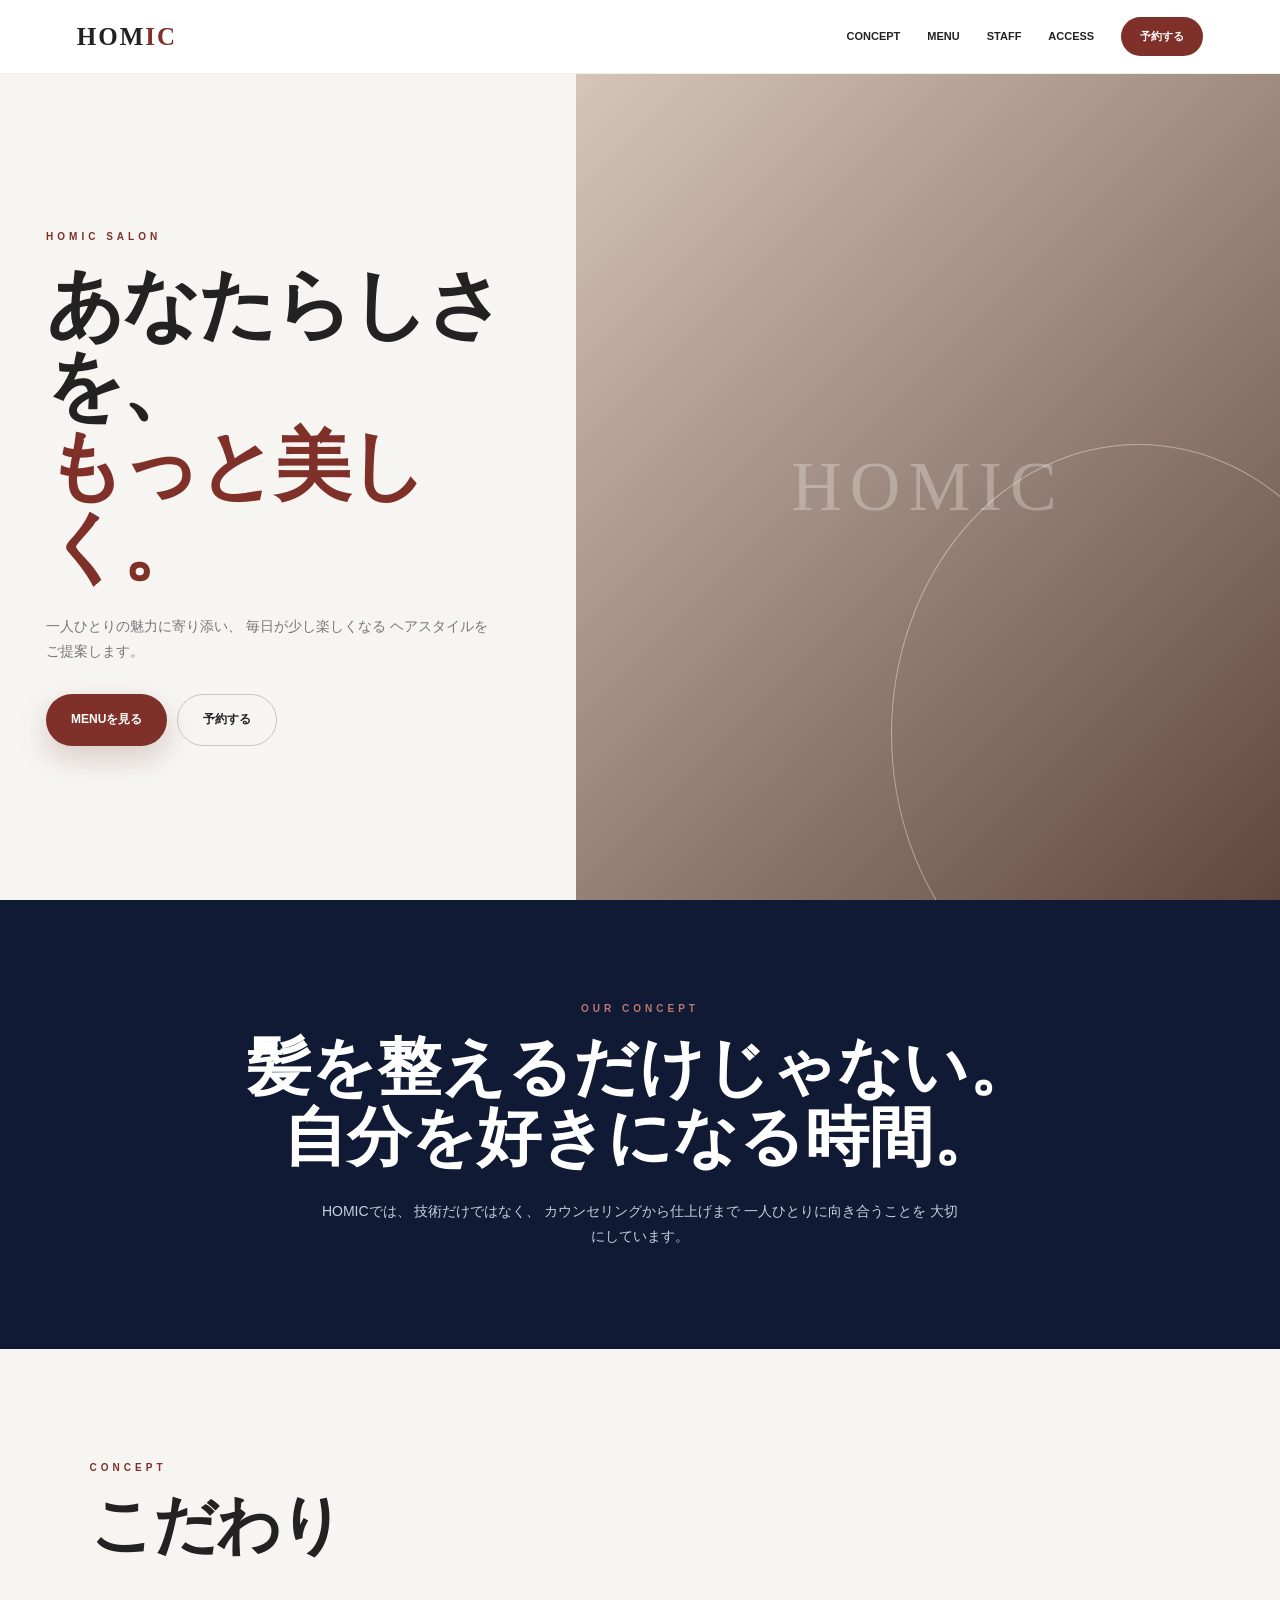
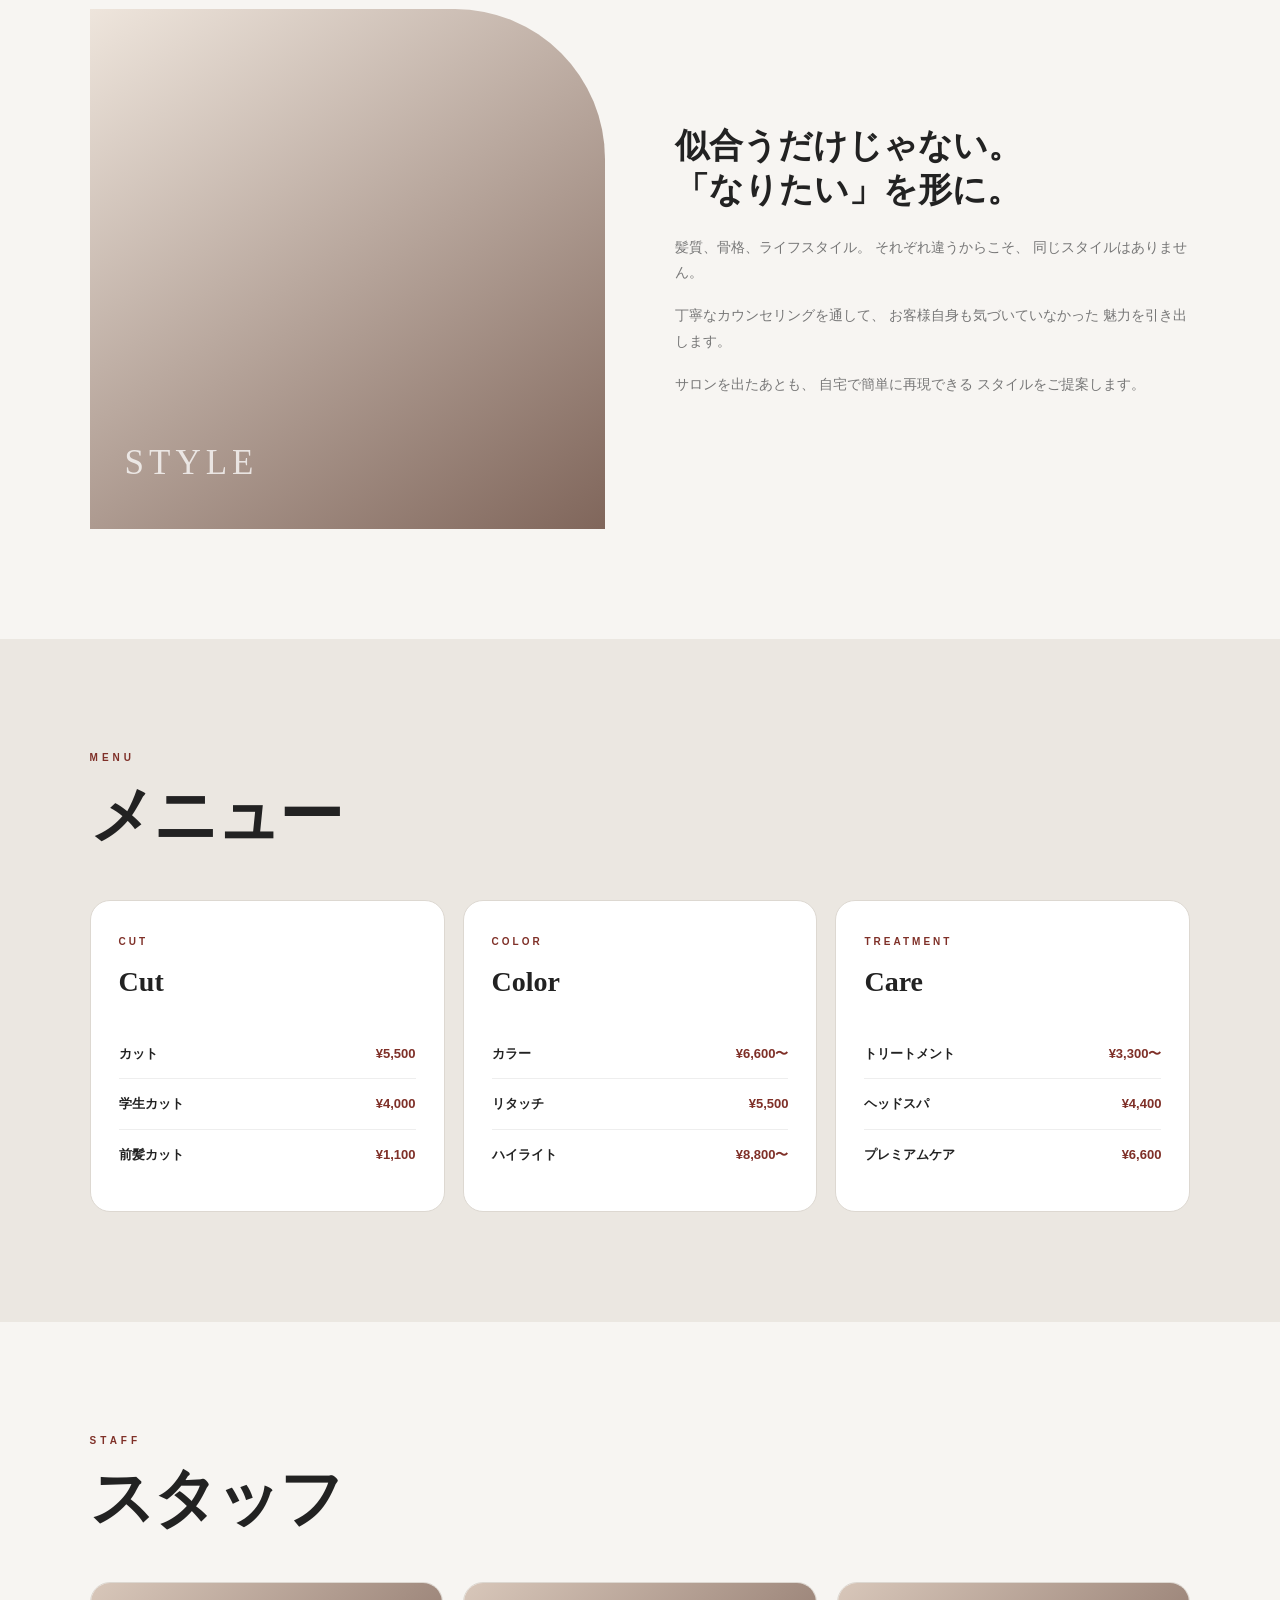
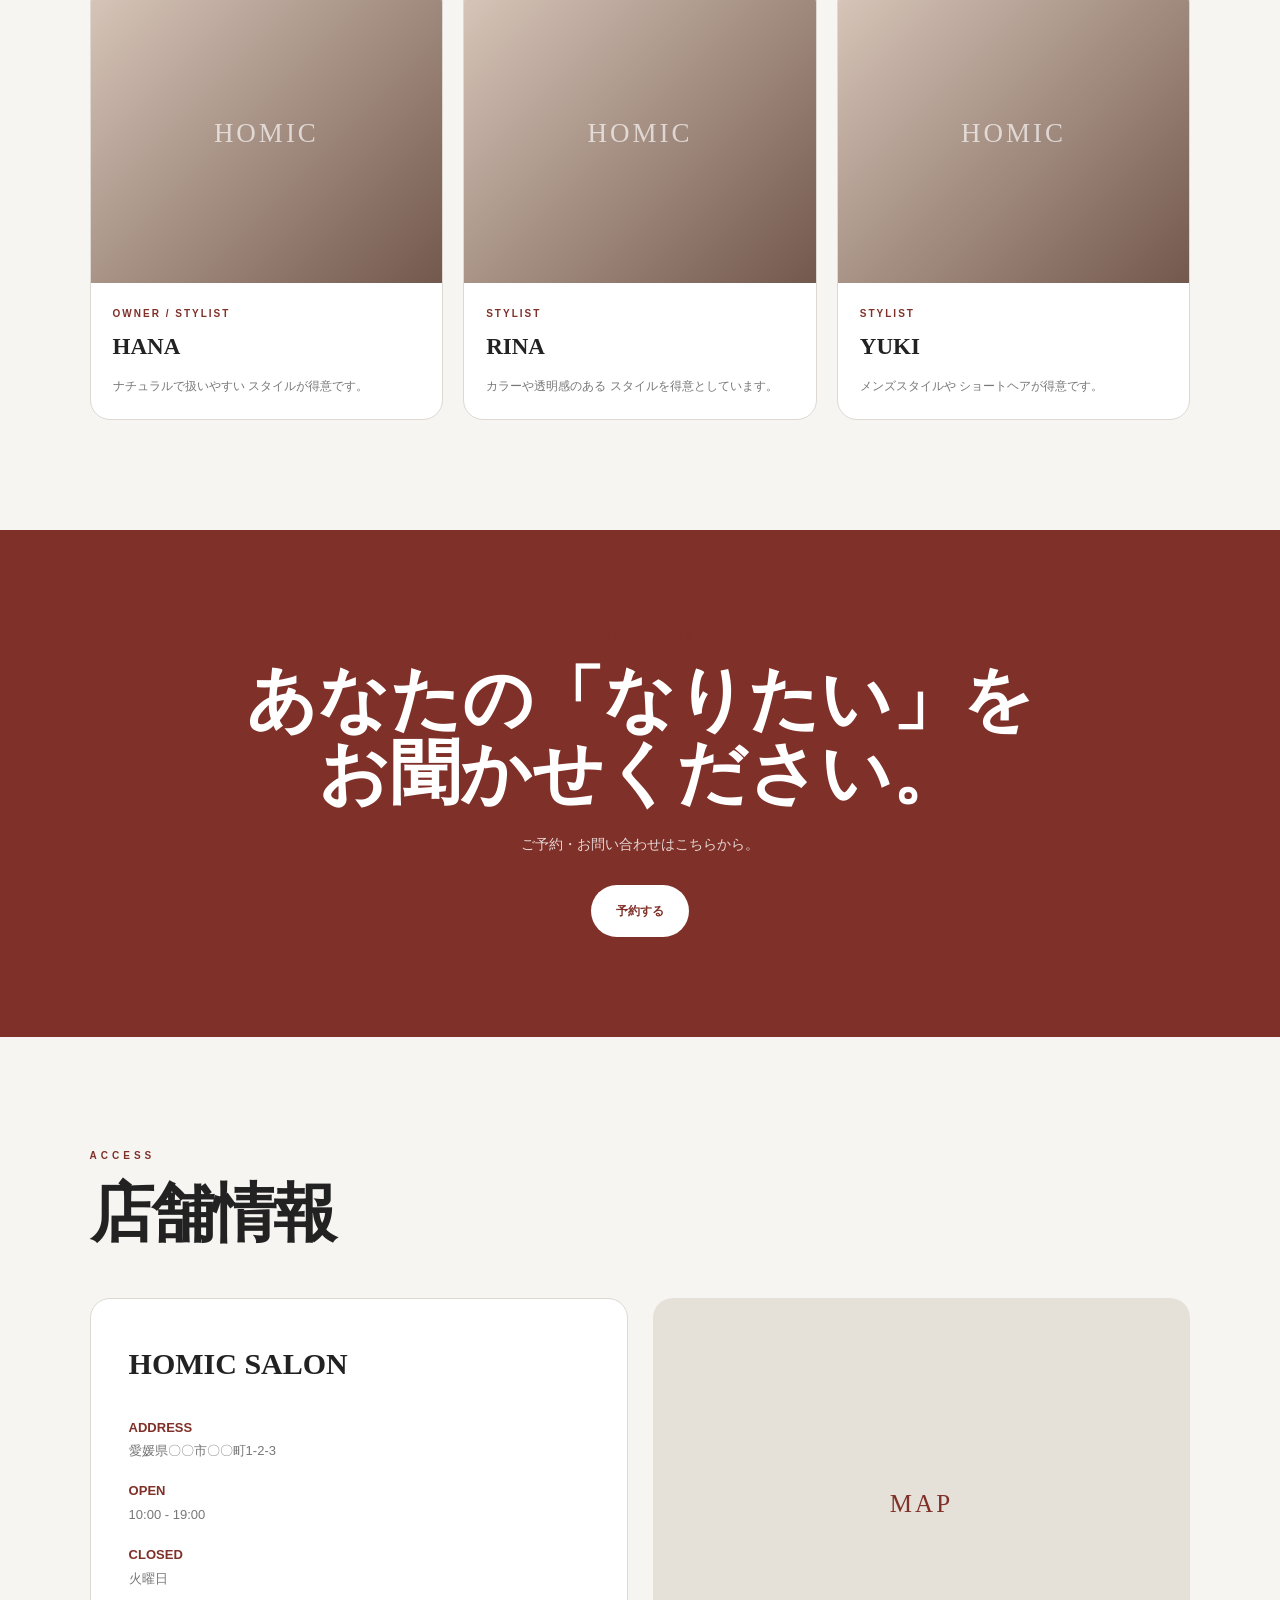
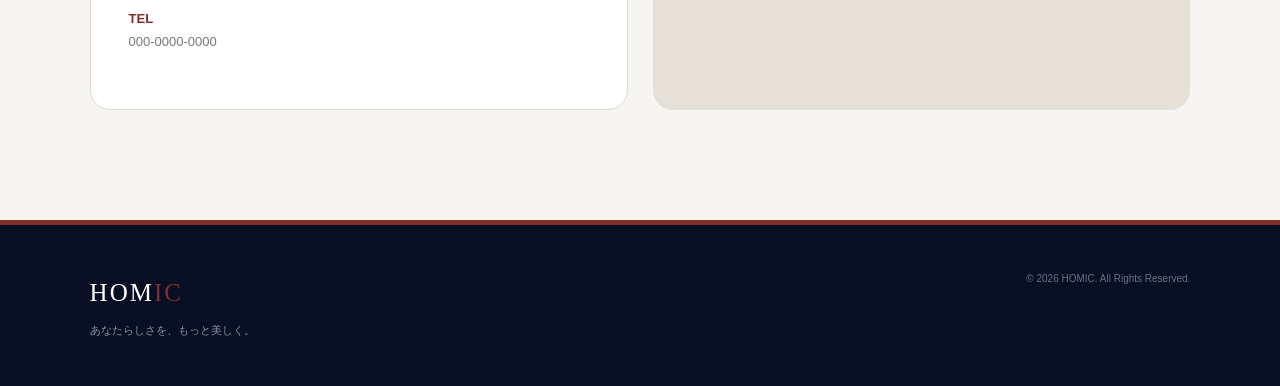
==== salon.html @ 79f9b2d7 "Create salon.html" ====
<!DOCTYPE html>
<html lang="ja">
<head>
<meta charset="UTF-8">
<meta name="viewport" content="width=device-width, initial-scale=1.0">

<title>HOMIC SALON</title>

<meta name="description"
content="HOMICが提案する美容・サロン向けホームページのサンプルです。">

<style>

/* =====================================================
   HOMIC SALON TEMPLATE
   1ファイル完結型
===================================================== */

* {
  margin: 0;
  padding: 0;
  box-sizing: border-box;
}

html {
  scroll-behavior: smooth;
}

body {
  font-family:
    -apple-system,
    BlinkMacSystemFont,
    "Helvetica Neue",
    Arial,
    sans-serif;

  color: #222;
  background: #f7f5f2;
  line-height: 1.8;
  overflow-x: hidden;
}

a {
  color: inherit;
  text-decoration: none;
}

img {
  width: 100%;
  display: block;
}

:root {
  --brown: #7f3028;
  --brown-dark: #5f241f;

  --navy: #101a35;

  --cream: #f7f5f2;
  --cream-dark: #ebe7e1;

  --white: #ffffff;

  --gray: #777;
  --line: #ddd8d1;
}


/* =====================================================
   HEADER
===================================================== */

.header {
  position: fixed;

  top: 0;
  left: 0;

  width: 100%;
  height: 74px;

  display: flex;
  align-items: center;
  justify-content: space-between;

  padding: 0 6%;

  background: rgba(255,255,255,.94);

  backdrop-filter: blur(15px);

  border-bottom: 1px solid rgba(0,0,0,.06);

  z-index: 1000;
}

.logo {
  font-family: Georgia, serif;

  font-size: 25px;

  font-weight: 700;

  letter-spacing: 2px;
}

.logo span {
  color: var(--brown);
}

.nav {
  display: flex;

  align-items: center;

  gap: 27px;
}

.nav a {
  font-size: 11px;

  font-weight: 800;

  transition: .25s;
}

.nav a:hover {
  color: var(--brown);
}

.nav-reserve {
  color: #fff !important;

  background: var(--brown);

  padding: 10px 19px;

  border-radius: 100px;
}

.nav-reserve:hover {
  background: var(--brown-dark);
}


/* =====================================================
   HERO
===================================================== */

.hero {
  min-height: 100vh;

  display: grid;

  grid-template-columns: 45% 55%;

  padding-top: 74px;

  background: var(--cream);
}

.hero-content {
  display: flex;

  align-items: center;

  padding: 70px 8%;

  position: relative;

  z-index: 2;
}

.hero-small {
  color: var(--brown);

  font-size: 10px;

  font-weight: 900;

  letter-spacing: 4px;

  margin-bottom: 20px;
}

.hero h1 {
  font-family: Georgia, serif;

  font-size:
    clamp(48px, 6vw, 80px);

  line-height: 1.05;

  letter-spacing: -3px;

  margin-bottom: 25px;
}

.hero h1 span {
  color: var(--brown);
}

.hero-description {
  color: var(--gray);

  font-size: 14px;

  max-width: 450px;

  margin-bottom: 30px;
}

.hero-buttons {
  display: flex;

  gap: 10px;

  flex-wrap: wrap;
}

.button {
  display: inline-flex;

  align-items: center;

  justify-content: center;

  min-height: 52px;

  padding: 13px 25px;

  border-radius: 100px;

  font-size: 12px;

  font-weight: 900;

  transition: .25s;
}

.button:hover {
  transform: translateY(-3px);
}

.button-main {
  color: #fff;

  background: var(--brown);

  box-shadow:
    0 12px 30px
    rgba(95,36,31,.2);
}

.button-main:hover {
  background: var(--brown-dark);
}

.button-outline {
  border: 1px solid #ccc5bd;

  color: #222;
}

.button-outline:hover {
  color: #fff;

  background: #222;

  border-color: #222;
}


/* HERO VISUAL */

.hero-visual {
  position: relative;

  overflow: hidden;

  background:
    linear-gradient(
      135deg,
      #d6c5b7,
      #60473e
    );
}

.hero-visual::before {
  content: "HOMIC";

  position: absolute;

  inset: 0;

  display: flex;

  align-items: center;

  justify-content: center;

  color:
    rgba(255,255,255,.28);

  font-family: Georgia, serif;

  font-size: 70px;

  letter-spacing: 8px;
}

.hero-visual::after {
  content: "";

  position: absolute;

  width: 70%;

  height: 70%;

  right: -15%;

  bottom: -15%;

  border-radius: 50%;

  border:
    1px solid
    rgba(255,255,255,.4);
}


/* =====================================================
   INTRO
===================================================== */

.intro {
  padding:
    100px 7%;

  color: #fff;

  background: var(--navy);

  text-align: center;
}

.intro-inner {
  max-width: 850px;

  margin: auto;
}

.label {
  font-size: 10px;

  letter-spacing: 4px;

  font-weight: 900;

  color: var(--brown);

  margin-bottom: 15px;
}

.intro .label {
  color: #b9796f;
}

.intro h2 {
  font-family: Georgia, serif;

  font-size:
    clamp(38px, 5vw, 65px);

  line-height: 1.1;

  margin-bottom: 25px;
}

.intro p {
  color: #c8cedc;

  font-size: 14px;

  max-width: 650px;

  margin: auto;
}


/* =====================================================
   COMMON SECTION
===================================================== */

.section {
  padding:
    110px 7%;
}

.section-title {
  font-family: Georgia, serif;

  font-size:
    clamp(40px, 5vw, 68px);

  line-height: 1.05;

  letter-spacing: -3px;

  margin-bottom: 50px;
}


/* =====================================================
   CONCEPT
===================================================== */

.concept {
  display: grid;

  grid-template-columns:
    1fr 1fr;

  gap: 70px;

  align-items: center;
}

.concept-image {
  min-height: 520px;

  position: relative;

  overflow: hidden;

  background:
    linear-gradient(
      145deg,
      #eee5dc,
      #80665b
    );

  border-radius:
    0 150px 0 0;
}

.concept-image::before {
  content: "STYLE";

  position: absolute;

  left: 35px;

  bottom: 35px;

  color:
    rgba(255,255,255,.75);

  font-family: Georgia, serif;

  font-size: 35px;

  letter-spacing: 5px;
}

.concept-text h3 {
  font-family: Georgia, serif;

  font-size: 34px;

  line-height: 1.3;

  margin-bottom: 23px;
}

.concept-text p {
  color: var(--gray);

  font-size: 14px;

  margin-bottom: 18px;
}


/* =====================================================
   MENU
===================================================== */

.menu-section {
  background: var(--cream-dark);
}

.menu-grid {
  display: grid;

  grid-template-columns:
    repeat(3, 1fr);

  gap: 18px;
}

.menu-card {
  padding: 32px 28px;

  background: #fff;

  border:
    1px solid var(--line);

  border-radius: 20px;

  transition: .25s;
}

.menu-card:hover {
  transform:
    translateY(-6px);

  box-shadow:
    0 20px 45px
    rgba(0,0,0,.08);
}

.menu-label {
  color: var(--brown);

  font-size: 10px;

  letter-spacing: 3px;

  font-weight: 900;

  margin-bottom: 6px;
}

.menu-card h3 {
  font-family: Georgia, serif;

  font-size: 28px;

  margin-bottom: 22px;
}

.menu-item {
  display: flex;

  align-items: center;

  justify-content: space-between;

  gap: 15px;

  padding: 13px 0;

  border-bottom:
    1px solid #eee;

  font-size: 13px;
}

.menu-item:last-child {
  border-bottom: none;
}

.menu-item span {
  color: var(--brown);

  font-weight: 900;

  white-space: nowrap;
}


/* =====================================================
   STAFF
===================================================== */

.staff-grid {
  display: grid;

  grid-template-columns:
    repeat(3, 1fr);

  gap: 20px;
}

.staff-card {
  background: #fff;

  border:
    1px solid var(--line);

  border-radius: 20px;

  overflow: hidden;

  transition: .25s;
}

.staff-card:hover {
  transform:
    translateY(-6px);

  box-shadow:
    0 20px 45px
    rgba(0,0,0,.08);
}

.staff-photo {
  height: 300px;

  display: flex;

  align-items: center;

  justify-content: center;

  background:
    linear-gradient(
      135deg,
      #d8c7ba,
      #73584d
    );

  color:
    rgba(255,255,255,.65);

  font-family: Georgia, serif;

  font-size: 27px;

  letter-spacing: 3px;
}

.staff-info {
  padding: 22px;
}

.staff-role {
  color: var(--brown);

  font-size: 10px;

  letter-spacing: 2px;

  font-weight: 900;
}

.staff-info h3 {
  font-family: Georgia, serif;

  font-size: 23px;

  margin: 3px 0 8px;
}

.staff-info p {
  color: var(--gray);

  font-size: 12px;
}


/* =====================================================
   RESERVATION BANNER
===================================================== */

.reserve-banner {
  padding:
    100px 7%;

  color: #fff;

  background:
    var(--brown);

  text-align: center;
}

.reserve-banner h2 {
  font-family: Georgia, serif;

  font-size:
    clamp(42px, 6vw, 70px);

  line-height: 1.05;

  margin-bottom: 22px;
}

.reserve-banner p {
  color:
    rgba(255,255,255,.8);

  font-size: 14px;

  margin-bottom: 28px;
}

.reserve-white {
  color: var(--brown);

  background: #fff;
}

.reserve-white:hover {
  background: var(--navy);

  color: #fff;
}


/* =====================================================
   ACCESS
===================================================== */

.access-section {
  background: var(--cream);
}

.access {
  display: grid;

  grid-template-columns:
    1fr 1fr;

  gap: 25px;
}

.access-info {
  padding: 38px;

  background: #fff;

  border:
    1px solid var(--line);

  border-radius: 20px;
}

.access-info h3 {
  font-family: Georgia, serif;

  font-size: 30px;

  margin-bottom: 25px;
}

.access-info p {
  color: var(--gray);

  font-size: 13px;

  margin-bottom: 17px;
}

.access-info strong {
  color: var(--brown);
}

.map {
  min-height: 350px;

  display: flex;

  align-items: center;

  justify-content: center;

  background:
    #e5e0d8;

  color: var(--brown);

  border-radius: 20px;

  font-family: Georgia, serif;

  font-size: 25px;

  letter-spacing: 3px;
}


/* =====================================================
   FOOTER
===================================================== */

footer {
  padding:
    45px 7%;

  color: #fff;

  background:
    #080f24;

  border-top:
    5px solid var(--brown);
}

.footer-inner {
  display: flex;

  align-items: flex-start;

  justify-content: space-between;

  gap: 30px;
}

.footer-logo {
  font-family: Georgia, serif;

  font-size: 25px;

  letter-spacing: 2px;
}

.footer-logo span {
  color: var(--brown);
}

.footer-description {
  color: #8792a8;

  font-size: 11px;

  margin-top: 6px;
}

.footer-copy {
  color: #66718a;

  font-size: 10px;
}


/* =====================================================
   MOBILE
===================================================== */

@media (max-width: 800px) {

  .header {
    height: 62px;

    padding: 0 5%;
  }

  .nav {
    display: none;
  }

  .hero {
    display: block;

    padding-top: 62px;
  }

  .hero-content {
    padding:
      75px 6%
      60px;
  }

  .hero h1 {
    font-size: 48px;

    letter-spacing: -3px;
  }

  .hero-visual {
    height: 430px;
  }

  .section {
    padding:
      75px 6%;
  }

  .concept {
    grid-template-columns: 1fr;

    gap: 35px;
  }

  .concept-image {
    min-height: 350px;

    border-radius:
      0 100px 0 0;
  }

  .menu-grid {
    grid-template-columns: 1fr;

    gap: 12px;
  }

  .staff-grid {
    grid-template-columns: 1fr;

    gap: 15px;
  }

  .staff-photo {
    height: 330px;
  }

  .access {
    grid-template-columns: 1fr;
  }

  .map {
    min-height: 260px;
  }

  .footer-inner {
    display: block;
  }

  .footer-copy {
    display: block;

    margin-top: 25px;
  }

  .button {
    width: 100%;
  }
}

</style>
</head>


<body>


<!-- =====================================================
     HEADER
===================================================== -->

<header class="header">

  <a href="#" class="logo">
    HOM<span>IC</span>
  </a>

  <nav class="nav">

    <a href="#concept">
      CONCEPT
    </a>

    <a href="#menu">
      MENU
    </a>

    <a href="#staff">
      STAFF
    </a>

    <a href="#access">
      ACCESS
    </a>

    <a
      href="#reservation"
      class="nav-reserve"
    >
      予約する
    </a>

  </nav>

</header>



<!-- =====================================================
     HERO
===================================================== -->

<section class="hero">

  <div class="hero-content">

    <div>

      <div class="hero-small">
        HOMIC SALON
      </div>

      <h1>
        あなたらしさを、<br>
        <span>もっと美しく。</span>
      </h1>

      <p class="hero-description">

        一人ひとりの魅力に寄り添い、
        毎日が少し楽しくなる
        ヘアスタイルをご提案します。

      </p>

      <div class="hero-buttons">

        <a
          href="#menu"
          class="button button-main"
        >
          MENUを見る
        </a>

        <a
          href="#reservation"
          class="button button-outline"
        >
          予約する
        </a>

      </div>

    </div>

  </div>


  <div class="hero-visual"></div>

</section>



<!-- =====================================================
     INTRO
===================================================== -->

<section class="intro">

  <div class="intro-inner">

    <div class="label">
      OUR CONCEPT
    </div>

    <h2>
      髪を整えるだけじゃない。<br>
      自分を好きになる時間。
    </h2>

    <p>

      HOMICでは、
      技術だけではなく、
      カウンセリングから仕上げまで
      一人ひとりに向き合うことを
      大切にしています。

    </p>

  </div>

</section>



<!-- =====================================================
     CONCEPT
===================================================== -->

<section
  class="section"
  id="concept"
>

  <div class="label">
    CONCEPT
  </div>

  <h2 class="section-title">
    こだわり
  </h2>


  <div class="concept">

    <div class="concept-image"></div>

    <div class="concept-text">

      <h3>
        似合うだけじゃない。<br>
        「なりたい」を形に。
      </h3>

      <p>

        髪質、骨格、ライフスタイル。
        それぞれ違うからこそ、
        同じスタイルはありません。

      </p>

      <p>

        丁寧なカウンセリングを通して、
        お客様自身も気づいていなかった
        魅力を引き出します。

      </p>

      <p>

        サロンを出たあとも、
        自宅で簡単に再現できる
        スタイルをご提案します。

      </p>

    </div>

  </div>

</section>



<!-- =====================================================
     MENU
===================================================== -->

<section
  class="section menu-section"
  id="menu"
>

  <div class="label">
    MENU
  </div>

  <h2 class="section-title">
    メニュー
  </h2>


  <div class="menu-grid">


    <div class="menu-card">

      <div class="menu-label">
        CUT
      </div>

      <h3>
        Cut
      </h3>

      <div class="menu-item">
        <strong>
          カット
        </strong>

        <span>
          ¥5,500
        </span>
      </div>

      <div class="menu-item">
        <strong>
          学生カット
        </strong>

        <span>
          ¥4,000
        </span>
      </div>

      <div class="menu-item">
        <strong>
          前髪カット
        </strong>

        <span>
          ¥1,100
        </span>
      </div>

    </div>



    <div class="menu-card">

      <div class="menu-label">
        COLOR
      </div>

      <h3>
        Color
      </h3>

      <div class="menu-item">
        <strong>
          カラー
        </strong>

        <span>
          ¥6,600〜
        </span>
      </div>

      <div class="menu-item">
        <strong>
          リタッチ
        </strong>

        <span>
          ¥5,500
        </span>
      </div>

      <div class="menu-item">
        <strong>
          ハイライト
        </strong>

        <span>
          ¥8,800〜
        </span>
      </div>

    </div>



    <div class="menu-card">

      <div class="menu-label">
        TREATMENT
      </div>

      <h3>
        Care
      </h3>

      <div class="menu-item">
        <strong>
          トリートメント
        </strong>

        <span>
          ¥3,300〜
        </span>
      </div>

      <div class="menu-item">
        <strong>
          ヘッドスパ
        </strong>

        <span>
          ¥4,400
        </span>
      </div>

      <div class="menu-item">
        <strong>
          プレミアムケア
        </strong>

        <span>
          ¥6,600
        </span>
      </div>

    </div>

  </div>

</section>



<!-- =====================================================
     STAFF
===================================================== -->

<section
  class="section"
  id="staff"
>

  <div class="label">
    STAFF
  </div>

  <h2 class="section-title">
    スタッフ
  </h2>


  <div class="staff-grid">


    <div class="staff-card">

      <div class="staff-photo">
        HOMIC
      </div>

      <div class="staff-info">

        <div class="staff-role">
          OWNER / STYLIST
        </div>

        <h3>
          HANA
        </h3>

        <p>
          ナチュラルで扱いやすい
          スタイルが得意です。
        </p>

      </div>

    </div>



    <div class="staff-card">

      <div class="staff-photo">
        HOMIC
      </div>

      <div class="staff-info">

        <div class="staff-role">
          STYLIST
        </div>

        <h3>
          RINA
        </h3>

        <p>
          カラーや透明感のある
          スタイルを得意としています。
        </p>

      </div>

    </div>



    <div class="staff-card">

      <div class="staff-photo">
        HOMIC
      </div>

      <div class="staff-info">

        <div class="staff-role">
          STYLIST
        </div>

        <h3>
          YUKI
        </h3>

        <p>
          メンズスタイルや
          ショートヘアが得意です。
        </p>

      </div>

    </div>

  </div>

</section>



<!-- =====================================================
     RESERVATION
===================================================== -->

<section
  class="reserve-banner"
  id="reservation"
>

  <div class="label">
    RESERVATION
  </div>

  <h2>
    あなたの「なりたい」を<br>
    お聞かせください。
  </h2>

  <p>
    ご予約・お問い合わせはこちらから。
  </p>

  <!-- ★ 実案件では予約URLに変更 -->

  <a
    href="#"
    class="button reserve-white"
    onclick="
      alert('予約ページへ移動します。');
      return false;
    "
  >
    予約する
  </a>

</section>



<!-- =====================================================
     ACCESS
===================================================== -->

<section
  class="section access-section"
  id="access"
>

  <div class="label">
    ACCESS
  </div>

  <h2 class="section-title">
    店舗情報
  </h2>


  <div class="access">


    <div class="access-info">

      <h3>
        HOMIC SALON
      </h3>

      <p>

        <strong>
          ADDRESS
        </strong><br>

        愛媛県〇〇市〇〇町1-2-3

      </p>

      <p>

        <strong>
          OPEN
        </strong><br>

        10:00 - 19:00

      </p>

      <p>

        <strong>
          CLOSED
        </strong><br>

        火曜日

      </p>

      <p>

        <strong>
          TEL
        </strong><br>

        000-0000-0000

      </p>

    </div>


    <div class="map">
      MAP
    </div>

  </div>

</section>



<!-- =====================================================
     FOOTER
===================================================== -->

<footer>

  <div class="footer-inner">

    <div>

      <div class="footer-logo">
        HOM<span>IC</span>
      </div>

      <div class="footer-description">
        あなたらしさを、もっと美しく。
      </div>

    </div>

    <div class="footer-copy">
      © 2026 HOMIC. All Rights Reserved.
    </div>

  </div>

</footer>



<script>

/* =====================================================
   HOMIC SALON
   Simple Scroll Animation
===================================================== */

const observer =
  new IntersectionObserver(
    (entries) => {

      entries.forEach((entry) => {

        if (entry.isIntersecting) {

          entry.target.style.opacity = "1";

          entry.target.style.transform =
            "translateY(0)";

        }

      });

    },
    {
      threshold: 0.12
    }
  );


document
  .querySelectorAll(
    ".concept-text, .menu-card, .staff-card, .access-info"
  )
  .forEach((element) => {

    element.style.opacity = "0";

    element.style.transform =
      "translateY(25px)";

    element.style.transition =
      "opacity .7s ease, transform .7s ease";

    observer.observe(element);

  });


/* HEADER SHADOW */

window.addEventListener(
  "scroll",
  () => {

    const header =
      document.querySelector(".header");

    if (window.scrollY > 30) {

      header.style.boxShadow =
        "0 8px 30px rgba(0,0,0,.08)";

    } else {

      header.style.boxShadow =
        "none";

    }

  }
);

</script>

</body>
</html>
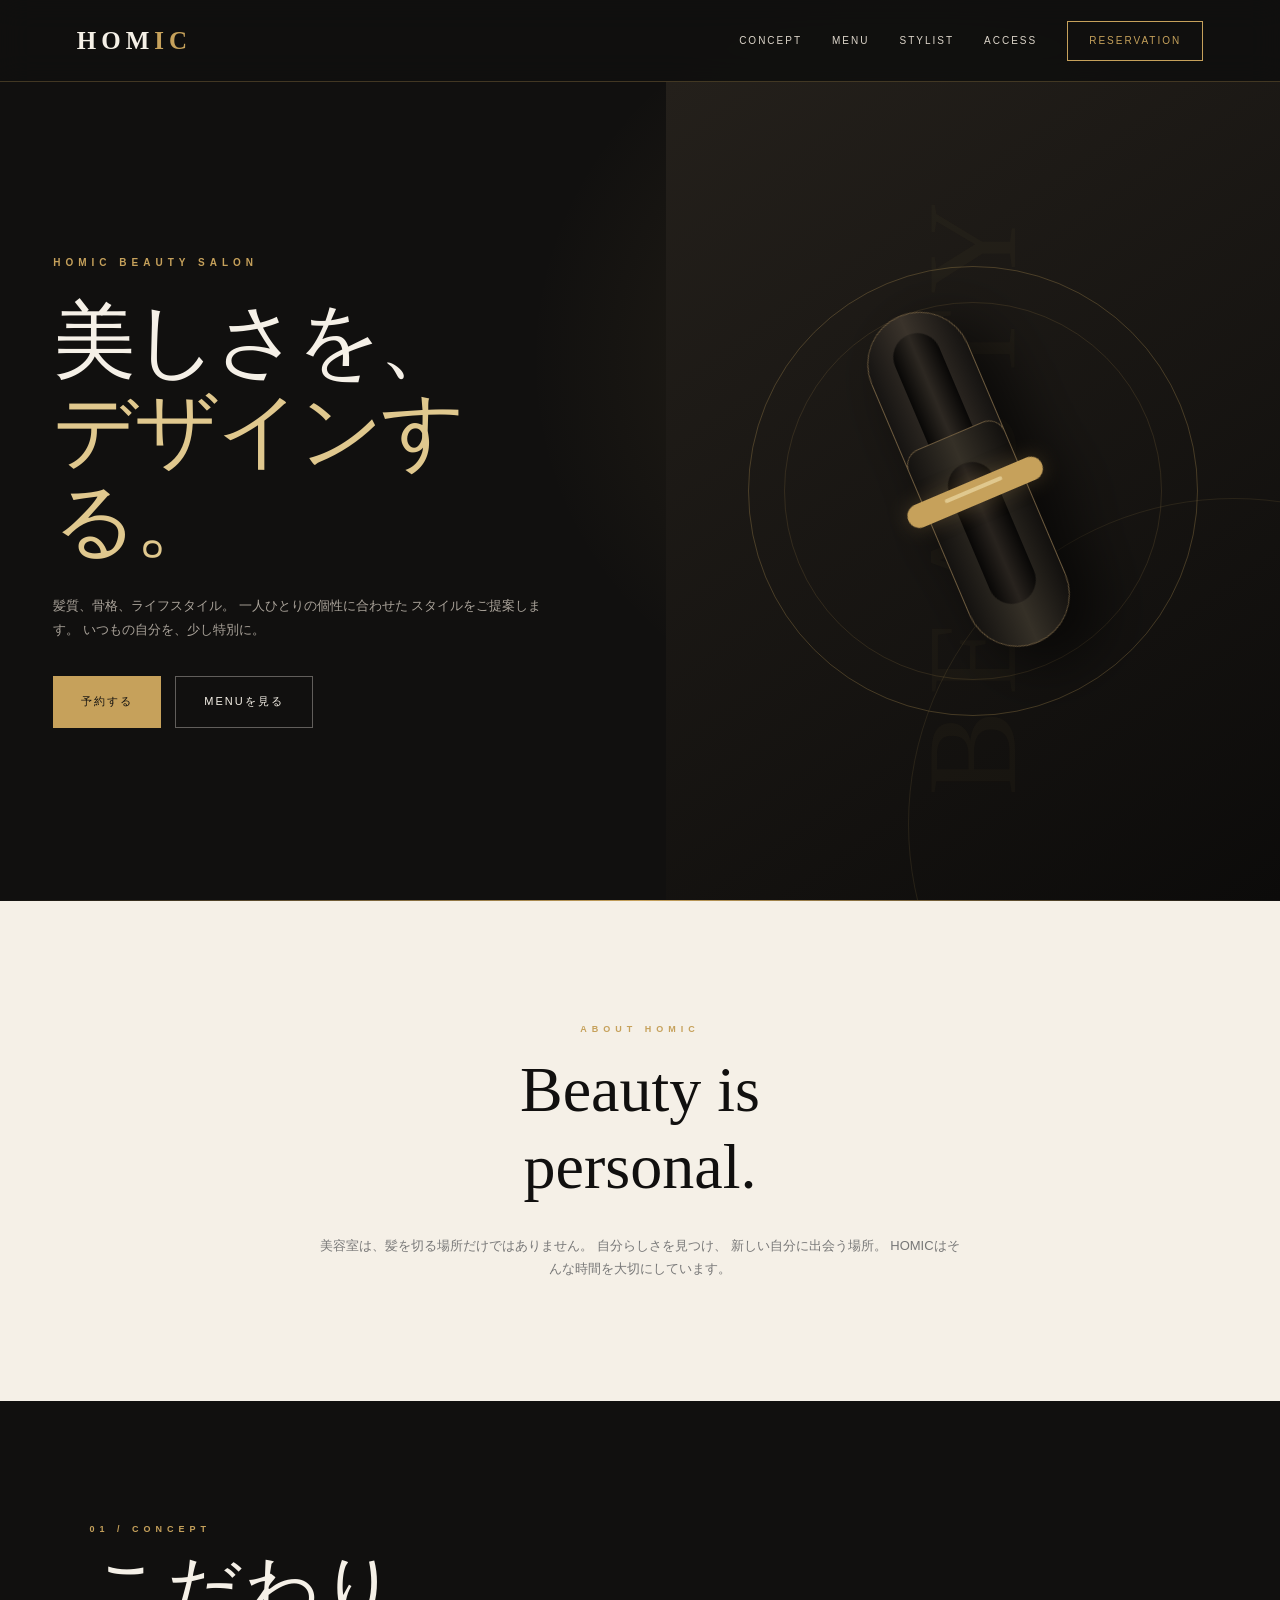
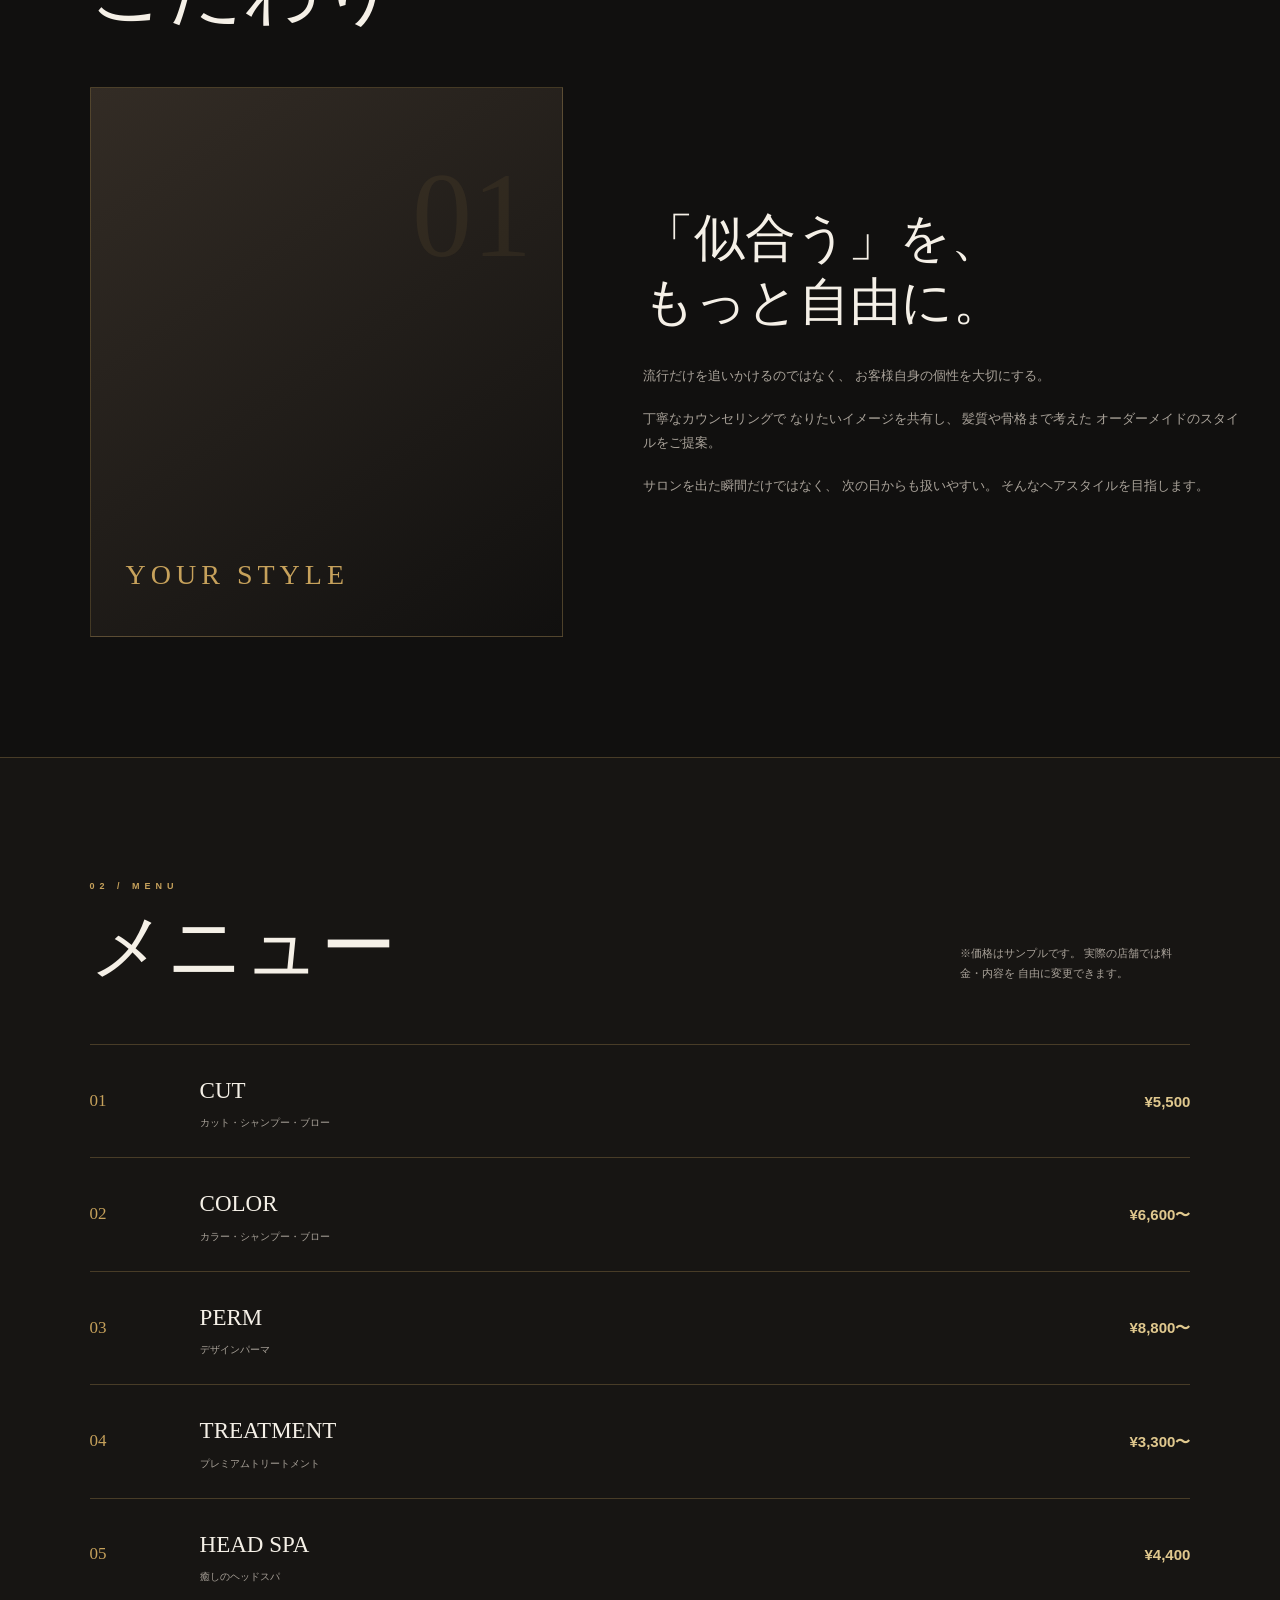
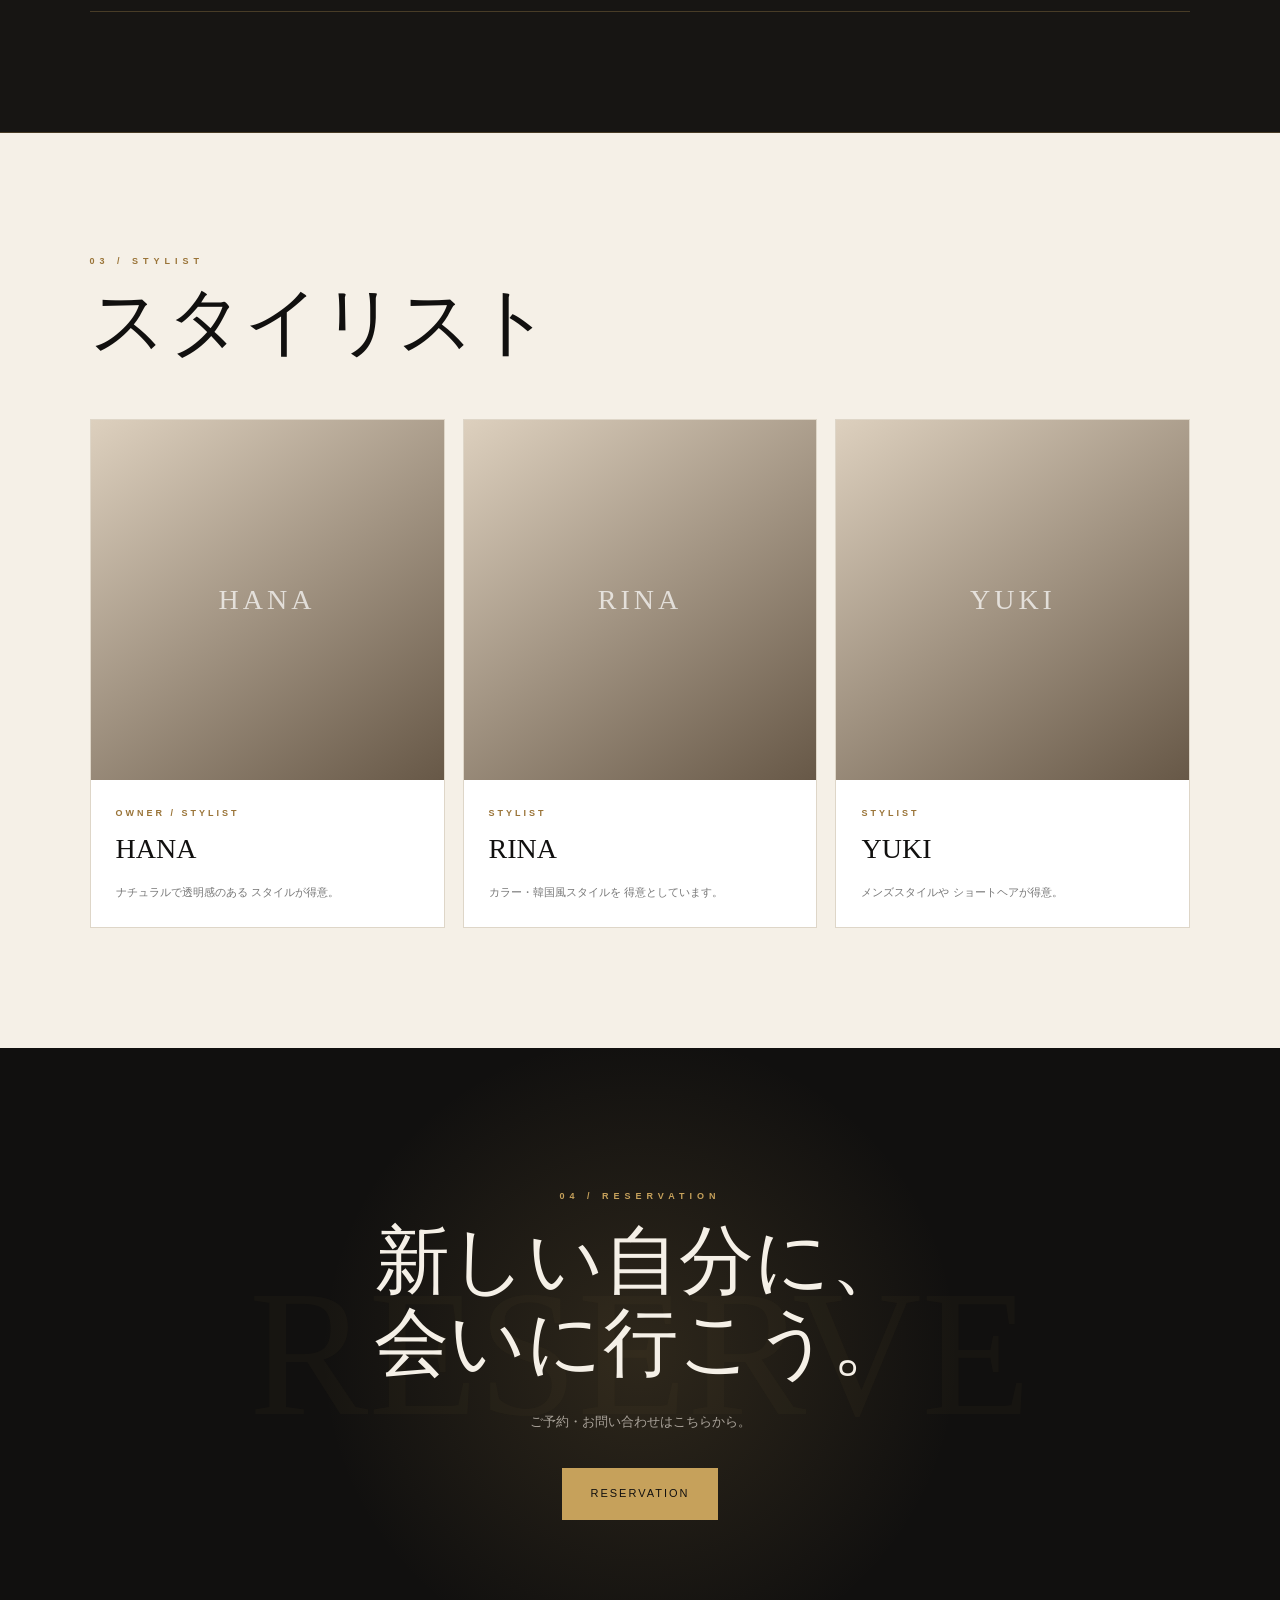
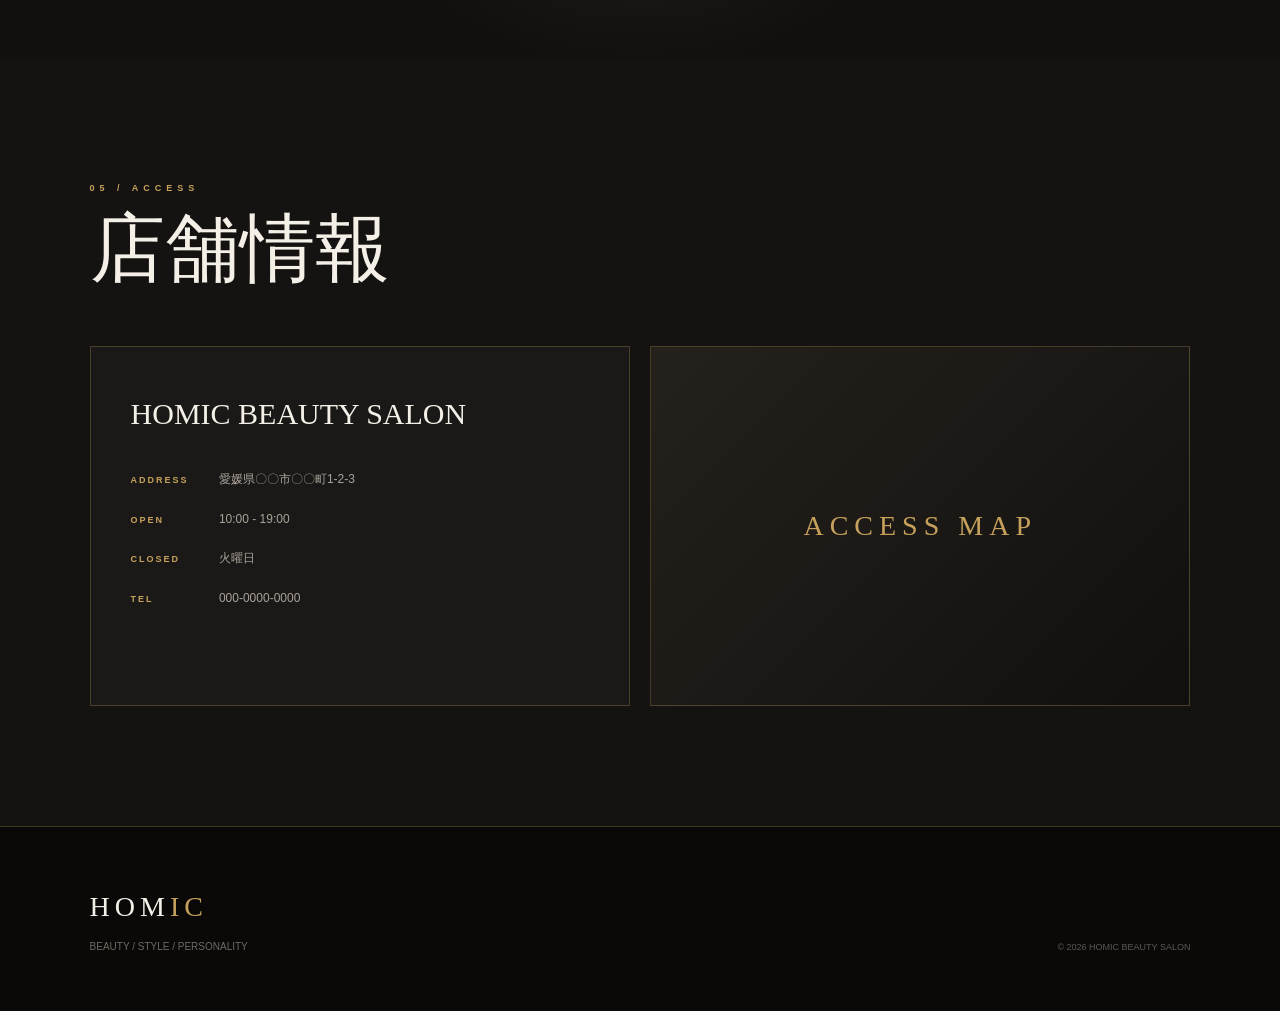
==== commit 1869dceb: "Update salon.html" ====
--- a/salon.html
+++ b/salon.html
@@ -4,931 +4,1145 @@
 <meta charset="UTF-8">
 <meta name="viewport" content="width=device-width, initial-scale=1.0">
 
-<title>HOMIC SALON</title>
+<title>HOMIC BEAUTY SALON</title>
 
 <meta name="description"
-content="HOMICが提案する美容・サロン向けホームページのサンプルです。">
+content="HOMIC BEAUTY SALON。あなたの魅力を引き出す、美容室のホームページサンプル。">
 
 <style>
 
-/* =====================================================
-   HOMIC SALON TEMPLATE
-   1ファイル完結型
-===================================================== */
-
-* {
-  margin: 0;
-  padding: 0;
-  box-sizing: border-box;
-}
-
-html {
-  scroll-behavior: smooth;
-}
-
-body {
+/* =========================================================
+   HOMIC BEAUTY SALON
+   Luxury Beauty Template
+========================================================= */
+
+:root{
+  --black:#11100f;
+  --black2:#1a1816;
+  --gold:#c6a15b;
+  --gold-light:#e0c88e;
+  --ivory:#f5f0e7;
+  --cream:#ebe3d5;
+  --white:#ffffff;
+  --gray:#aaa39a;
+  --line:rgba(198,161,91,.28);
+}
+
+*{
+  margin:0;
+  padding:0;
+  box-sizing:border-box;
+}
+
+html{
+  scroll-behavior:smooth;
+}
+
+body{
+  background:var(--black);
+  color:var(--ivory);
   font-family:
     -apple-system,
     BlinkMacSystemFont,
     "Helvetica Neue",
     Arial,
     sans-serif;
-
-  color: #222;
-  background: #f7f5f2;
-  line-height: 1.8;
-  overflow-x: hidden;
-}
-
-a {
-  color: inherit;
-  text-decoration: none;
-}
-
-img {
-  width: 100%;
-  display: block;
-}
-
-:root {
-  --brown: #7f3028;
-  --brown-dark: #5f241f;
-
-  --navy: #101a35;
-
-  --cream: #f7f5f2;
-  --cream-dark: #ebe7e1;
-
-  --white: #ffffff;
-
-  --gray: #777;
-  --line: #ddd8d1;
-}
-
-
-/* =====================================================
+  line-height:1.8;
+  overflow-x:hidden;
+}
+
+a{
+  color:inherit;
+  text-decoration:none;
+}
+
+button{
+  font-family:inherit;
+}
+
+.gold{
+  color:var(--gold);
+}
+
+
+/* =========================================================
    HEADER
-===================================================== */
-
-.header {
-  position: fixed;
-
-  top: 0;
-  left: 0;
-
-  width: 100%;
-  height: 74px;
-
-  display: flex;
-  align-items: center;
-  justify-content: space-between;
-
-  padding: 0 6%;
-
-  background: rgba(255,255,255,.94);
-
-  backdrop-filter: blur(15px);
-
-  border-bottom: 1px solid rgba(0,0,0,.06);
-
-  z-index: 1000;
-}
-
-.logo {
-  font-family: Georgia, serif;
-
-  font-size: 25px;
-
-  font-weight: 700;
-
-  letter-spacing: 2px;
-}
-
-.logo span {
-  color: var(--brown);
-}
-
-.nav {
-  display: flex;
-
-  align-items: center;
-
-  gap: 27px;
-}
-
-.nav a {
-  font-size: 11px;
-
-  font-weight: 800;
-
-  transition: .25s;
-}
-
-.nav a:hover {
-  color: var(--brown);
-}
-
-.nav-reserve {
-  color: #fff !important;
-
-  background: var(--brown);
-
-  padding: 10px 19px;
-
-  border-radius: 100px;
-}
-
-.nav-reserve:hover {
-  background: var(--brown-dark);
-}
-
-
-/* =====================================================
+========================================================= */
+
+.header{
+  position:fixed;
+  top:0;
+  left:0;
+  width:100%;
+  height:82px;
+
+  display:flex;
+  align-items:center;
+  justify-content:space-between;
+
+  padding:0 6%;
+
+  z-index:1000;
+
+  background:rgba(17,16,15,.82);
+  backdrop-filter:blur(15px);
+
+  border-bottom:1px solid var(--line);
+
+  transition:.3s;
+}
+
+.logo{
+  font-family:Georgia,"Times New Roman",serif;
+  font-size:25px;
+  letter-spacing:5px;
+  font-weight:bold;
+}
+
+.logo span{
+  color:var(--gold);
+}
+
+.nav{
+  display:flex;
+  align-items:center;
+  gap:30px;
+}
+
+.nav a{
+  font-size:10px;
+  letter-spacing:2px;
+  color:#ddd6ca;
+  transition:.25s;
+}
+
+.nav a:hover{
+  color:var(--gold-light);
+}
+
+.reserve-nav{
+  border:1px solid var(--gold);
+  padding:10px 21px;
+  color:var(--gold)!important;
+}
+
+.reserve-nav:hover{
+  background:var(--gold);
+  color:var(--black)!important;
+}
+
+
+/* =========================================================
    HERO
-===================================================== */
-
-.hero {
-  min-height: 100vh;
-
-  display: grid;
-
-  grid-template-columns: 45% 55%;
-
-  padding-top: 74px;
-
-  background: var(--cream);
-}
-
-.hero-content {
-  display: flex;
-
-  align-items: center;
-
-  padding: 70px 8%;
-
-  position: relative;
-
-  z-index: 2;
-}
-
-.hero-small {
-  color: var(--brown);
-
-  font-size: 10px;
-
-  font-weight: 900;
-
-  letter-spacing: 4px;
-
-  margin-bottom: 20px;
-}
-
-.hero h1 {
-  font-family: Georgia, serif;
+========================================================= */
+
+.hero{
+  min-height:100vh;
+  padding-top:82px;
+
+  display:grid;
+  grid-template-columns:52% 48%;
+
+  position:relative;
+
+  overflow:hidden;
+
+  background:
+    radial-gradient(
+      circle at 70% 40%,
+      rgba(198,161,91,.12),
+      transparent 35%
+    ),
+    var(--black);
+}
+
+.hero::after{
+  content:"";
+
+  position:absolute;
+
+  width:650px;
+  height:650px;
+
+  border:1px solid rgba(198,161,91,.12);
+  border-radius:50%;
+
+  right:-280px;
+  bottom:-250px;
+}
+
+.hero-content{
+  display:flex;
+  align-items:center;
+
+  padding:70px 8%;
+
+  position:relative;
+  z-index:2;
+}
+
+.hero-small{
+  color:var(--gold);
+
+  font-size:10px;
+  letter-spacing:5px;
+  font-weight:bold;
+
+  margin-bottom:25px;
+}
+
+.hero h1{
+  font-family:Georgia,"Times New Roman",serif;
+
+  font-weight:normal;
 
   font-size:
-    clamp(48px, 6vw, 80px);
-
-  line-height: 1.05;
-
-  letter-spacing: -3px;
-
-  margin-bottom: 25px;
-}
-
-.hero h1 span {
-  color: var(--brown);
-}
-
-.hero-description {
-  color: var(--gray);
-
-  font-size: 14px;
-
-  max-width: 450px;
-
-  margin-bottom: 30px;
-}
-
-.hero-buttons {
-  display: flex;
-
-  gap: 10px;
-
-  flex-wrap: wrap;
-}
-
-.button {
-  display: inline-flex;
-
-  align-items: center;
-
-  justify-content: center;
-
-  min-height: 52px;
-
-  padding: 13px 25px;
-
-  border-radius: 100px;
-
-  font-size: 12px;
-
-  font-weight: 900;
-
-  transition: .25s;
-}
-
-.button:hover {
-  transform: translateY(-3px);
-}
-
-.button-main {
-  color: #fff;
-
-  background: var(--brown);
+    clamp(48px,6.5vw,86px);
+
+  line-height:1.08;
+
+  letter-spacing:-3px;
+
+  margin-bottom:28px;
+}
+
+.hero h1 em{
+  color:var(--gold-light);
+  font-style:normal;
+}
+
+.hero-description{
+  max-width:490px;
+
+  color:var(--gray);
+
+  font-size:13px;
+
+  margin-bottom:35px;
+}
+
+.hero-buttons{
+  display:flex;
+  gap:14px;
+  flex-wrap:wrap;
+}
+
+.button{
+  min-height:52px;
+
+  display:inline-flex;
+  align-items:center;
+  justify-content:center;
+
+  padding:13px 28px;
+
+  font-size:11px;
+  letter-spacing:2px;
+
+  transition:.3s;
+}
+
+.button-gold{
+  background:var(--gold);
+  color:var(--black);
+}
+
+.button-gold:hover{
+  background:var(--gold-light);
+  transform:translateY(-3px);
+}
+
+.button-line{
+  border:1px solid rgba(245,240,231,.35);
+  color:var(--ivory);
+}
+
+.button-line:hover{
+  border-color:var(--gold);
+  color:var(--gold);
+}
+
+
+/* =========================================================
+   HAIR IRON VISUAL
+========================================================= */
+
+.hero-visual{
+  position:relative;
+
+  display:flex;
+  align-items:center;
+  justify-content:center;
+
+  min-height:620px;
+
+  background:
+    linear-gradient(
+      145deg,
+      #24201b,
+      #0c0b0a
+    );
+
+  overflow:hidden;
+}
+
+.hero-visual::before{
+  content:"BEAUTY";
+
+  position:absolute;
+
+  font-family:Georgia,serif;
+
+  font-size:
+    clamp(70px,10vw,145px);
+
+  letter-spacing:15px;
+
+  color:rgba(198,161,91,.035);
+
+  transform:rotate(-90deg);
+
+  white-space:nowrap;
+}
+
+.visual-circle{
+  position:absolute;
+
+  width:450px;
+  height:450px;
+
+  border:1px solid var(--line);
+
+  border-radius:50%;
+}
+
+.visual-circle::before{
+  content:"";
+
+  position:absolute;
+
+  inset:35px;
+
+  border:1px solid rgba(198,161,91,.15);
+
+  border-radius:50%;
+}
+
+
+/* HAIR IRON */
+
+.hair-iron{
+  position:relative;
+
+  width:280px;
+  height:390px;
+
+  transform:rotate(-23deg);
+
+  filter:
+    drop-shadow(
+      20px 25px 30px
+      rgba(0,0,0,.65)
+    );
+
+  z-index:3;
+}
+
+.iron-top{
+  position:absolute;
+
+  top:5px;
+  left:88px;
+
+  width:105px;
+  height:210px;
+
+  background:
+    linear-gradient(
+      90deg,
+      #161412,
+      #3a332b,
+      #151311
+    );
+
+  border-radius:
+    55px 55px 18px 18px;
+
+  border:1px solid #6c5a3e;
+}
+
+.iron-top::after{
+  content:"";
+
+  position:absolute;
+
+  top:20px;
+  left:28px;
+
+  width:48px;
+  height:155px;
+
+  background:
+    linear-gradient(
+      90deg,
+      #080706,
+      #2d2822,
+      #080706
+    );
+
+  border-radius:30px;
+}
+
+.iron-bottom{
+  position:absolute;
+
+  top:135px;
+  left:88px;
+
+  width:105px;
+  height:225px;
+
+  background:
+    linear-gradient(
+      90deg,
+      #141210,
+      #353027,
+      #12100e
+    );
+
+  border-radius:
+    18px 18px 55px 55px;
+
+  border:1px solid #6c5a3e;
+}
+
+.iron-bottom::after{
+  content:"";
+
+  position:absolute;
+
+  top:30px;
+  left:28px;
+
+  width:48px;
+  height:150px;
+
+  border-radius:25px;
+
+  background:
+    linear-gradient(
+      90deg,
+      #080706,
+      #28231e,
+      #080706
+    );
+}
+
+.iron-joint{
+  position:absolute;
+
+  top:185px;
+  left:69px;
+
+  width:145px;
+  height:24px;
+
+  background:var(--gold);
+
+  border-radius:20px;
 
   box-shadow:
-    0 12px 30px
-    rgba(95,36,31,.2);
-}
-
-.button-main:hover {
-  background: var(--brown-dark);
-}
-
-.button-outline {
-  border: 1px solid #ccc5bd;
-
-  color: #222;
-}
-
-.button-outline:hover {
-  color: #fff;
-
-  background: #222;
-
-  border-color: #222;
-}
-
-
-/* HERO VISUAL */
-
-.hero-visual {
-  position: relative;
-
-  overflow: hidden;
+    0 0 20px
+    rgba(198,161,91,.25);
+
+  z-index:4;
+}
+
+.iron-light{
+  position:absolute;
+
+  top:192px;
+  left:110px;
+
+  width:62px;
+  height:4px;
+
+  background:var(--gold-light);
+
+  border-radius:10px;
+
+  z-index:5;
+}
+
+
+/* =========================================================
+   GOLD LINE
+========================================================= */
+
+.gold-line{
+  width:100%;
+  height:1px;
+
+  background:
+    linear-gradient(
+      90deg,
+      transparent,
+      var(--gold),
+      transparent
+    );
+}
+
+
+/* =========================================================
+   INTRO
+========================================================= */
+
+.intro{
+  padding:120px 7%;
+
+  text-align:center;
+
+  background:var(--ivory);
+
+  color:var(--black);
+}
+
+.section-label{
+  font-size:9px;
+  letter-spacing:5px;
+  color:var(--gold);
+
+  font-weight:bold;
+
+  margin-bottom:15px;
+}
+
+.intro h2{
+  font-family:Georgia,serif;
+
+  font-weight:normal;
+
+  font-size:
+    clamp(38px,5vw,67px);
+
+  line-height:1.2;
+
+  margin-bottom:28px;
+}
+
+.intro p{
+  max-width:650px;
+
+  margin:auto;
+
+  color:#777;
+
+  font-size:13px;
+}
+
+
+/* =========================================================
+   CONCEPT
+========================================================= */
+
+.section{
+  padding:120px 7%;
+}
+
+.section-title{
+  font-family:Georgia,serif;
+
+  font-size:
+    clamp(43px,6vw,75px);
+
+  font-weight:normal;
+
+  line-height:1;
+
+  margin-bottom:60px;
+}
+
+.concept{
+  display:grid;
+
+  grid-template-columns:43% 57%;
+
+  align-items:center;
+
+  gap:80px;
+}
+
+.concept-visual{
+  min-height:550px;
+
+  position:relative;
+
+  background:
+    linear-gradient(
+      145deg,
+      #332c25,
+      #11100f
+    );
+
+  border:1px solid var(--line);
+
+  overflow:hidden;
+}
+
+.concept-visual::before{
+  content:"01";
+
+  position:absolute;
+
+  right:30px;
+  top:20px;
+
+  font-family:Georgia,serif;
+
+  font-size:120px;
+
+  color:rgba(198,161,91,.08);
+}
+
+.concept-visual::after{
+  content:"YOUR STYLE";
+
+  position:absolute;
+
+  bottom:35px;
+  left:35px;
+
+  font-family:Georgia,serif;
+
+  font-size:28px;
+
+  letter-spacing:5px;
+
+  color:var(--gold);
+}
+
+.concept-text h3{
+  font-family:Georgia,serif;
+
+  font-weight:normal;
+
+  font-size:
+    clamp(31px,4vw,52px);
+
+  line-height:1.25;
+
+  margin-bottom:30px;
+}
+
+.concept-text p{
+  color:var(--gray);
+
+  font-size:13px;
+
+  margin-bottom:20px;
+
+  max-width:600px;
+}
+
+
+/* =========================================================
+   MENU
+========================================================= */
+
+.menu-section{
+  background:#171513;
+
+  border-top:1px solid var(--line);
+  border-bottom:1px solid var(--line);
+}
+
+.menu-heading{
+  display:flex;
+
+  align-items:end;
+  justify-content:space-between;
+
+  margin-bottom:60px;
+}
+
+.menu-heading .section-title{
+  margin-bottom:0;
+}
+
+.menu-note{
+  color:var(--gray);
+
+  font-size:11px;
+
+  max-width:230px;
+}
+
+.menu-list{
+  border-top:1px solid var(--line);
+}
+
+.menu-row{
+  display:grid;
+
+  grid-template-columns:80px 1fr auto;
+
+  gap:30px;
+
+  align-items:center;
+
+  padding:25px 0;
+
+  border-bottom:1px solid var(--line);
+
+  transition:.25s;
+}
+
+.menu-row:hover{
+  padding-left:15px;
+  padding-right:15px;
+
+  background:rgba(198,161,91,.04);
+}
+
+.menu-number{
+  color:var(--gold);
+
+  font-family:Georgia,serif;
+
+  font-size:17px;
+}
+
+.menu-name{
+  font-family:Georgia,serif;
+
+  font-size:23px;
+}
+
+.menu-detail{
+  display:block;
+
+  color:var(--gray);
+
+  font-family:
+    -apple-system,
+    BlinkMacSystemFont,
+    "Helvetica Neue",
+    Arial,
+    sans-serif;
+
+  font-size:10px;
+
+  margin-top:3px;
+}
+
+.menu-price{
+  color:var(--gold-light);
+
+  font-size:15px;
+
+  font-weight:bold;
+}
+
+
+/* =========================================================
+   STAFF
+========================================================= */
+
+.staff-section{
+  background:var(--ivory);
+
+  color:var(--black);
+}
+
+.staff-section .section-label{
+  color:#9a7438;
+}
+
+.staff-grid{
+  display:grid;
+
+  grid-template-columns:
+    repeat(3,1fr);
+
+  gap:18px;
+}
+
+.staff-card{
+  background:#fff;
+
+  border:1px solid #ded6c8;
+
+  position:relative;
+
+  overflow:hidden;
+}
+
+.staff-photo{
+  height:360px;
+
+  display:flex;
+  align-items:center;
+  justify-content:center;
+
+  background:
+    linear-gradient(
+      145deg,
+      #ddd0be,
+      #675847
+    );
+
+  color:
+    rgba(255,255,255,.7);
+
+  font-family:Georgia,serif;
+
+  font-size:28px;
+
+  letter-spacing:4px;
+}
+
+.staff-info{
+  padding:25px;
+}
+
+.staff-role{
+  color:#9a7438;
+
+  font-size:9px;
+
+  letter-spacing:3px;
+
+  font-weight:bold;
+}
+
+.staff-info h3{
+  font-family:Georgia,serif;
+
+  font-size:28px;
+
+  font-weight:normal;
+
+  margin:3px 0 8px;
+}
+
+.staff-info p{
+  color:#777;
+
+  font-size:11px;
+}
+
+
+/* =========================================================
+   RESERVATION
+========================================================= */
+
+.reservation{
+  padding:140px 7%;
+
+  text-align:center;
+
+  position:relative;
+
+  overflow:hidden;
+
+  background:
+    radial-gradient(
+      circle at center,
+      rgba(198,161,91,.16),
+      transparent 45%
+    ),
+    var(--black);
+}
+
+.reservation::before{
+  content:"RESERVE";
+
+  position:absolute;
+
+  left:50%;
+  top:50%;
+
+  transform:
+    translate(-50%,-50%);
+
+  font-family:Georgia,serif;
+
+  font-size:
+    clamp(70px,14vw,190px);
+
+  color:rgba(198,161,91,.035);
+
+  white-space:nowrap;
+}
+
+.reservation-inner{
+  position:relative;
+  z-index:2;
+}
+
+.reservation h2{
+  font-family:Georgia,serif;
+
+  font-weight:normal;
+
+  font-size:
+    clamp(42px,6vw,75px);
+
+  line-height:1.1;
+
+  margin-bottom:25px;
+}
+
+.reservation p{
+  color:var(--gray);
+
+  font-size:13px;
+
+  margin-bottom:35px;
+}
+
+
+/* =========================================================
+   ACCESS
+========================================================= */
+
+.access-section{
+  background:#151311;
+}
+
+.access{
+  display:grid;
+
+  grid-template-columns:
+    1fr 1fr;
+
+  gap:20px;
+}
+
+.access-info{
+  padding:40px;
+
+  border:1px solid var(--line);
+
+  background:#1b1917;
+}
+
+.access-info h3{
+  font-family:Georgia,serif;
+
+  font-size:30px;
+
+  font-weight:normal;
+
+  margin-bottom:28px;
+}
+
+.access-info p{
+  color:var(--gray);
+
+  font-size:12px;
+
+  margin-bottom:18px;
+}
+
+.access-info strong{
+  display:inline-block;
+
+  min-width:85px;
+
+  color:var(--gold);
+
+  font-size:9px;
+
+  letter-spacing:2px;
+}
+
+.map{
+  min-height:360px;
+
+  display:flex;
+  align-items:center;
+  justify-content:center;
 
   background:
     linear-gradient(
       135deg,
-      #d6c5b7,
-      #60473e
+      #25211c,
+      #11100f
     );
-}
-
-.hero-visual::before {
-  content: "HOMIC";
-
-  position: absolute;
-
-  inset: 0;
-
-  display: flex;
-
-  align-items: center;
-
-  justify-content: center;
-
-  color:
-    rgba(255,255,255,.28);
-
-  font-family: Georgia, serif;
-
-  font-size: 70px;
-
-  letter-spacing: 8px;
-}
-
-.hero-visual::after {
-  content: "";
-
-  position: absolute;
-
-  width: 70%;
-
-  height: 70%;
-
-  right: -15%;
-
-  bottom: -15%;
-
-  border-radius: 50%;
-
-  border:
-    1px solid
-    rgba(255,255,255,.4);
-}
-
-
-/* =====================================================
-   INTRO
-===================================================== */
-
-.intro {
-  padding:
-    100px 7%;
-
-  color: #fff;
-
-  background: var(--navy);
-
-  text-align: center;
-}
-
-.intro-inner {
-  max-width: 850px;
-
-  margin: auto;
-}
-
-.label {
-  font-size: 10px;
-
-  letter-spacing: 4px;
-
-  font-weight: 900;
-
-  color: var(--brown);
-
-  margin-bottom: 15px;
-}
-
-.intro .label {
-  color: #b9796f;
-}
-
-.intro h2 {
-  font-family: Georgia, serif;
-
-  font-size:
-    clamp(38px, 5vw, 65px);
-
-  line-height: 1.1;
-
-  margin-bottom: 25px;
-}
-
-.intro p {
-  color: #c8cedc;
-
-  font-size: 14px;
-
-  max-width: 650px;
-
-  margin: auto;
-}
-
-
-/* =====================================================
-   COMMON SECTION
-===================================================== */
-
-.section {
-  padding:
-    110px 7%;
-}
-
-.section-title {
-  font-family: Georgia, serif;
-
-  font-size:
-    clamp(40px, 5vw, 68px);
-
-  line-height: 1.05;
-
-  letter-spacing: -3px;
-
-  margin-bottom: 50px;
-}
-
-
-/* =====================================================
-   CONCEPT
-===================================================== */
-
-.concept {
-  display: grid;
-
-  grid-template-columns:
-    1fr 1fr;
-
-  gap: 70px;
-
-  align-items: center;
-}
-
-.concept-image {
-  min-height: 520px;
-
-  position: relative;
-
-  overflow: hidden;
-
-  background:
-    linear-gradient(
-      145deg,
-      #eee5dc,
-      #80665b
-    );
-
-  border-radius:
-    0 150px 0 0;
-}
-
-.concept-image::before {
-  content: "STYLE";
-
-  position: absolute;
-
-  left: 35px;
-
-  bottom: 35px;
-
-  color:
-    rgba(255,255,255,.75);
-
-  font-family: Georgia, serif;
-
-  font-size: 35px;
-
-  letter-spacing: 5px;
-}
-
-.concept-text h3 {
-  font-family: Georgia, serif;
-
-  font-size: 34px;
-
-  line-height: 1.3;
-
-  margin-bottom: 23px;
-}
-
-.concept-text p {
-  color: var(--gray);
-
-  font-size: 14px;
-
-  margin-bottom: 18px;
-}
-
-
-/* =====================================================
-   MENU
-===================================================== */
-
-.menu-section {
-  background: var(--cream-dark);
-}
-
-.menu-grid {
-  display: grid;
-
-  grid-template-columns:
-    repeat(3, 1fr);
-
-  gap: 18px;
-}
-
-.menu-card {
-  padding: 32px 28px;
-
-  background: #fff;
-
-  border:
-    1px solid var(--line);
-
-  border-radius: 20px;
-
-  transition: .25s;
-}
-
-.menu-card:hover {
-  transform:
-    translateY(-6px);
-
-  box-shadow:
-    0 20px 45px
-    rgba(0,0,0,.08);
-}
-
-.menu-label {
-  color: var(--brown);
-
-  font-size: 10px;
-
-  letter-spacing: 3px;
-
-  font-weight: 900;
-
-  margin-bottom: 6px;
-}
-
-.menu-card h3 {
-  font-family: Georgia, serif;
-
-  font-size: 28px;
-
-  margin-bottom: 22px;
-}
-
-.menu-item {
-  display: flex;
-
-  align-items: center;
-
-  justify-content: space-between;
-
-  gap: 15px;
-
-  padding: 13px 0;
-
-  border-bottom:
-    1px solid #eee;
-
-  font-size: 13px;
-}
-
-.menu-item:last-child {
-  border-bottom: none;
-}
-
-.menu-item span {
-  color: var(--brown);
-
-  font-weight: 900;
-
-  white-space: nowrap;
-}
-
-
-/* =====================================================
-   STAFF
-===================================================== */
-
-.staff-grid {
-  display: grid;
-
-  grid-template-columns:
-    repeat(3, 1fr);
-
-  gap: 20px;
-}
-
-.staff-card {
-  background: #fff;
-
-  border:
-    1px solid var(--line);
-
-  border-radius: 20px;
-
-  overflow: hidden;
-
-  transition: .25s;
-}
-
-.staff-card:hover {
-  transform:
-    translateY(-6px);
-
-  box-shadow:
-    0 20px 45px
-    rgba(0,0,0,.08);
-}
-
-.staff-photo {
-  height: 300px;
-
-  display: flex;
-
-  align-items: center;
-
-  justify-content: center;
-
-  background:
-    linear-gradient(
-      135deg,
-      #d8c7ba,
-      #73584d
-    );
-
-  color:
-    rgba(255,255,255,.65);
-
-  font-family: Georgia, serif;
-
-  font-size: 27px;
-
-  letter-spacing: 3px;
-}
-
-.staff-info {
-  padding: 22px;
-}
-
-.staff-role {
-  color: var(--brown);
-
-  font-size: 10px;
-
-  letter-spacing: 2px;
-
-  font-weight: 900;
-}
-
-.staff-info h3 {
-  font-family: Georgia, serif;
-
-  font-size: 23px;
-
-  margin: 3px 0 8px;
-}
-
-.staff-info p {
-  color: var(--gray);
-
-  font-size: 12px;
-}
-
-
-/* =====================================================
-   RESERVATION BANNER
-===================================================== */
-
-.reserve-banner {
-  padding:
-    100px 7%;
-
-  color: #fff;
-
-  background:
-    var(--brown);
-
-  text-align: center;
-}
-
-.reserve-banner h2 {
-  font-family: Georgia, serif;
-
-  font-size:
-    clamp(42px, 6vw, 70px);
-
-  line-height: 1.05;
-
-  margin-bottom: 22px;
-}
-
-.reserve-banner p {
-  color:
-    rgba(255,255,255,.8);
-
-  font-size: 14px;
-
-  margin-bottom: 28px;
-}
-
-.reserve-white {
-  color: var(--brown);
-
-  background: #fff;
-}
-
-.reserve-white:hover {
-  background: var(--navy);
-
-  color: #fff;
-}
-
-
-/* =====================================================
-   ACCESS
-===================================================== */
-
-.access-section {
-  background: var(--cream);
-}
-
-.access {
-  display: grid;
-
-  grid-template-columns:
-    1fr 1fr;
-
-  gap: 25px;
-}
-
-.access-info {
-  padding: 38px;
-
-  background: #fff;
-
-  border:
-    1px solid var(--line);
-
-  border-radius: 20px;
-}
-
-.access-info h3 {
-  font-family: Georgia, serif;
-
-  font-size: 30px;
-
-  margin-bottom: 25px;
-}
-
-.access-info p {
-  color: var(--gray);
-
-  font-size: 13px;
-
-  margin-bottom: 17px;
-}
-
-.access-info strong {
-  color: var(--brown);
-}
-
-.map {
-  min-height: 350px;
-
-  display: flex;
-
-  align-items: center;
-
-  justify-content: center;
-
-  background:
-    #e5e0d8;
-
-  color: var(--brown);
-
-  border-radius: 20px;
-
-  font-family: Georgia, serif;
-
-  font-size: 25px;
-
-  letter-spacing: 3px;
-}
-
-
-/* =====================================================
+
+  border:1px solid var(--line);
+
+  color:var(--gold);
+
+  font-family:Georgia,serif;
+
+  font-size:28px;
+
+  letter-spacing:6px;
+}
+
+
+/* =========================================================
    FOOTER
-===================================================== */
-
-footer {
-  padding:
-    45px 7%;
-
-  color: #fff;
-
-  background:
-    #080f24;
-
-  border-top:
-    5px solid var(--brown);
-}
-
-.footer-inner {
-  display: flex;
-
-  align-items: flex-start;
-
-  justify-content: space-between;
-
-  gap: 30px;
-}
-
-.footer-logo {
-  font-family: Georgia, serif;
-
-  font-size: 25px;
-
-  letter-spacing: 2px;
-}
-
-.footer-logo span {
-  color: var(--brown);
-}
-
-.footer-description {
-  color: #8792a8;
-
-  font-size: 11px;
-
-  margin-top: 6px;
-}
-
-.footer-copy {
-  color: #66718a;
-
-  font-size: 10px;
-}
-
-
-/* =====================================================
+========================================================= */
+
+footer{
+  padding:55px 7%;
+
+  background:#0a0908;
+
+  border-top:1px solid var(--line);
+}
+
+.footer-inner{
+  display:flex;
+
+  align-items:flex-end;
+  justify-content:space-between;
+
+  gap:30px;
+}
+
+.footer-logo{
+  font-family:Georgia,serif;
+
+  font-size:28px;
+
+  letter-spacing:5px;
+}
+
+.footer-logo span{
+  color:var(--gold);
+}
+
+.footer-text{
+  color:#6f6961;
+
+  font-size:10px;
+
+  margin-top:5px;
+}
+
+.footer-copy{
+  color:#5e5851;
+
+  font-size:9px;
+}
+
+
+/* =========================================================
    MOBILE
-===================================================== */
-
-@media (max-width: 800px) {
-
-  .header {
-    height: 62px;
-
-    padding: 0 5%;
-  }
-
-  .nav {
-    display: none;
-  }
-
-  .hero {
-    display: block;
-
-    padding-top: 62px;
-  }
-
-  .hero-content {
-    padding:
-      75px 6%
-      60px;
-  }
-
-  .hero h1 {
-    font-size: 48px;
-
-    letter-spacing: -3px;
-  }
-
-  .hero-visual {
-    height: 430px;
-  }
-
-  .section {
-    padding:
-      75px 6%;
-  }
-
-  .concept {
-    grid-template-columns: 1fr;
-
-    gap: 35px;
-  }
-
-  .concept-image {
-    min-height: 350px;
-
-    border-radius:
-      0 100px 0 0;
-  }
-
-  .menu-grid {
-    grid-template-columns: 1fr;
-
-    gap: 12px;
-  }
-
-  .staff-grid {
-    grid-template-columns: 1fr;
-
-    gap: 15px;
-  }
-
-  .staff-photo {
-    height: 330px;
-  }
-
-  .access {
-    grid-template-columns: 1fr;
-  }
-
-  .map {
-    min-height: 260px;
-  }
-
-  .footer-inner {
-    display: block;
-  }
-
-  .footer-copy {
-    display: block;
-
-    margin-top: 25px;
-  }
-
-  .button {
-    width: 100%;
+========================================================= */
+
+@media(max-width:800px){
+
+  .header{
+    height:65px;
+    padding:0 5%;
+  }
+
+  .nav{
+    display:none;
+  }
+
+  .hero{
+    display:block;
+    padding-top:65px;
+  }
+
+  .hero-content{
+    padding:80px 7% 65px;
+  }
+
+  .hero h1{
+    font-size:50px;
+  }
+
+  .hero-visual{
+    min-height:500px;
+  }
+
+  .visual-circle{
+    width:330px;
+    height:330px;
+  }
+
+  .hair-iron{
+    transform:
+      rotate(-23deg)
+      scale(.82);
+  }
+
+  .section{
+    padding:85px 6%;
+  }
+
+  .intro{
+    padding:85px 6%;
+  }
+
+  .concept{
+    grid-template-columns:1fr;
+    gap:40px;
+  }
+
+  .concept-visual{
+    min-height:390px;
+  }
+
+  .menu-heading{
+    display:block;
+  }
+
+  .menu-note{
+    margin-top:20px;
+  }
+
+  .menu-row{
+    grid-template-columns:45px 1fr;
+    gap:12px;
+    padding:20px 0;
+  }
+
+  .menu-price{
+    grid-column:2;
+  }
+
+  .staff-grid{
+    grid-template-columns:1fr;
+  }
+
+  .staff-photo{
+    height:390px;
+  }
+
+  .access{
+    grid-template-columns:1fr;
+  }
+
+  .map{
+    min-height:250px;
+  }
+
+  .reservation{
+    padding:100px 6%;
+  }
+
+  .footer-inner{
+    display:block;
+  }
+
+  .footer-copy{
+    margin-top:25px;
+  }
+
+  .hero-buttons{
+    flex-direction:column;
+  }
+
+  .button{
+    width:100%;
   }
 }
 
@@ -939,9 +1153,9 @@
 <body>
 
 
-<!-- =====================================================
+<!-- =========================================================
      HEADER
-===================================================== -->
+========================================================= -->
 
 <header class="header">
 
@@ -951,27 +1165,19 @@
 
   <nav class="nav">
 
-    <a href="#concept">
-      CONCEPT
-    </a>
-
-    <a href="#menu">
-      MENU
-    </a>
-
-    <a href="#staff">
-      STAFF
-    </a>
-
-    <a href="#access">
-      ACCESS
-    </a>
+    <a href="#concept">CONCEPT</a>
+
+    <a href="#menu">MENU</a>
+
+    <a href="#staff">STYLIST</a>
+
+    <a href="#access">ACCESS</a>
 
     <a
       href="#reservation"
-      class="nav-reserve"
+      class="reserve-nav"
     >
-      予約する
+      RESERVATION
     </a>
 
   </nav>
@@ -980,9 +1186,9 @@
 
 
 
-<!-- =====================================================
+<!-- =========================================================
      HERO
-===================================================== -->
+========================================================= -->
 
 <section class="hero">
 
@@ -991,38 +1197,39 @@
     <div>
 
       <div class="hero-small">
-        HOMIC SALON
+        HOMIC BEAUTY SALON
       </div>
 
       <h1>
-        あなたらしさを、<br>
-        <span>もっと美しく。</span>
+        美しさを、<br>
+        <em>デザインする。</em>
       </h1>
 
       <p class="hero-description">
 
-        一人ひとりの魅力に寄り添い、
-        毎日が少し楽しくなる
-        ヘアスタイルをご提案します。
+        髪質、骨格、ライフスタイル。
+        一人ひとりの個性に合わせた
+        スタイルをご提案します。
+        いつもの自分を、少し特別に。
 
       </p>
 
       <div class="hero-buttons">
+
+        <a
+          href="#reservation"
+          class="button button-gold"
+        >
+          予約する
+        </a>
 
         <a
           href="#menu"
-          class="button button-main"
+          class="button button-line"
         >
           MENUを見る
         </a>
 
-        <a
-          href="#reservation"
-          class="button button-outline"
-        >
-          予約する
-        </a>
-
       </div>
 
     </div>
@@ -1030,56 +1237,70 @@
   </div>
 
 
-  <div class="hero-visual"></div>
+  <div class="hero-visual">
+
+    <div class="visual-circle"></div>
+
+    <div class="hair-iron">
+
+      <div class="iron-top"></div>
+
+      <div class="iron-bottom"></div>
+
+      <div class="iron-joint"></div>
+
+      <div class="iron-light"></div>
+
+    </div>
+
+  </div>
 
 </section>
 
 
-
-<!-- =====================================================
+<div class="gold-line"></div>
+
+
+
+<!-- =========================================================
      INTRO
-===================================================== -->
+========================================================= -->
 
 <section class="intro">
 
-  <div class="intro-inner">
-
-    <div class="label">
-      OUR CONCEPT
-    </div>
-
-    <h2>
-      髪を整えるだけじゃない。<br>
-      自分を好きになる時間。
-    </h2>
-
-    <p>
-
-      HOMICでは、
-      技術だけではなく、
-      カウンセリングから仕上げまで
-      一人ひとりに向き合うことを
-      大切にしています。
-
-    </p>
-
+  <div class="section-label">
+    ABOUT HOMIC
   </div>
 
+  <h2>
+    Beauty is<br>
+    personal.
+  </h2>
+
+  <p>
+
+    美容室は、髪を切る場所だけではありません。
+    自分らしさを見つけ、
+    新しい自分に出会う場所。
+    HOMICはそんな時間を大切にしています。
+
+  </p>
+
 </section>
 
 
 
-<!-- =====================================================
+<!-- =========================================================
      CONCEPT
-===================================================== -->
+========================================================= -->
 
 <section
   class="section"
   id="concept"
 >
 
-  <div class="label">
-    CONCEPT
+  <div class="section-label">
+    01 / CONCEPT
   </div>
 
   <h2 class="section-title">
@@ -1089,36 +1310,36 @@
 
   <div class="concept">
 
-    <div class="concept-image"></div>
+    <div class="concept-visual"></div>
 
     <div class="concept-text">
 
       <h3>
-        似合うだけじゃない。<br>
-        「なりたい」を形に。
+        「似合う」を、<br>
+        もっと自由に。
       </h3>
 
       <p>
 
-        髪質、骨格、ライフスタイル。
-        それぞれ違うからこそ、
-        同じスタイルはありません。
+        流行だけを追いかけるのではなく、
+        お客様自身の個性を大切にする。
 
       </p>
 
       <p>
 
-        丁寧なカウンセリングを通して、
-        お客様自身も気づいていなかった
-        魅力を引き出します。
+        丁寧なカウンセリングで
+        なりたいイメージを共有し、
+        髪質や骨格まで考えた
+        オーダーメイドのスタイルをご提案。
 
       </p>
 
       <p>
 
-        サロンを出たあとも、
-        自宅で簡単に再現できる
-        スタイルをご提案します。
+        サロンを出た瞬間だけではなく、
+        次の日からも扱いやすい。
+        そんなヘアスタイルを目指します。
 
       </p>
 
@@ -1130,178 +1351,188 @@
 
 
 
-<!-- =====================================================
+<!-- =========================================================
      MENU
-===================================================== -->
+========================================================= -->
 
 <section
   class="section menu-section"
   id="menu"
 >
 
-  <div class="label">
-    MENU
+  <div class="menu-heading">
+
+    <div>
+
+      <div class="section-label">
+        02 / MENU
+      </div>
+
+      <h2 class="section-title">
+        メニュー
+      </h2>
+
+    </div>
+
+    <p class="menu-note">
+
+      ※価格はサンプルです。
+      実際の店舗では料金・内容を
+      自由に変更できます。
+
+    </p>
+
   </div>
 
-  <h2 class="section-title">
-    メニュー
-  </h2>
-
-
-  <div class="menu-grid">
-
-
-    <div class="menu-card">
-
-      <div class="menu-label">
-        CUT
-      </div>
-
-      <h3>
-        Cut
-      </h3>
-
-      <div class="menu-item">
-        <strong>
-          カット
-        </strong>
-
-        <span>
-          ¥5,500
+
+  <div class="menu-list">
+
+
+    <div class="menu-row">
+
+      <div class="menu-number">
+        01
+      </div>
+
+      <div>
+
+        <div class="menu-name">
+          CUT
+        </div>
+
+        <span class="menu-detail">
+          カット・シャンプー・ブロー
         </span>
-      </div>
-
-      <div class="menu-item">
-        <strong>
-          学生カット
-        </strong>
-
-        <span>
-          ¥4,000
+
+      </div>
+
+      <div class="menu-price">
+        ¥5,500
+      </div>
+
+    </div>
+
+
+    <div class="menu-row">
+
+      <div class="menu-number">
+        02
+      </div>
+
+      <div>
+
+        <div class="menu-name">
+          COLOR
+        </div>
+
+        <span class="menu-detail">
+          カラー・シャンプー・ブロー
         </span>
-      </div>
-
-      <div class="menu-item">
-        <strong>
-          前髪カット
-        </strong>
-
-        <span>
-          ¥1,100
+
+      </div>
+
+      <div class="menu-price">
+        ¥6,600〜
+      </div>
+
+    </div>
+
+
+    <div class="menu-row">
+
+      <div class="menu-number">
+        03
+      </div>
+
+      <div>
+
+        <div class="menu-name">
+          PERM
+        </div>
+
+        <span class="menu-detail">
+          デザインパーマ
         </span>
+
+      </div>
+
+      <div class="menu-price">
+        ¥8,800〜
       </div>
 
     </div>
 
 
-
-    <div class="menu-card">
-
-      <div class="menu-label">
-        COLOR
-      </div>
-
-      <h3>
-        Color
-      </h3>
-
-      <div class="menu-item">
-        <strong>
-          カラー
-        </strong>
-
-        <span>
-          ¥6,600〜
+    <div class="menu-row">
+
+      <div class="menu-number">
+        04
+      </div>
+
+      <div>
+
+        <div class="menu-name">
+          TREATMENT
+        </div>
+
+        <span class="menu-detail">
+          プレミアムトリートメント
         </span>
-      </div>
-
-      <div class="menu-item">
-        <strong>
-          リタッチ
-        </strong>
-
-        <span>
-          ¥5,500
+
+      </div>
+
+      <div class="menu-price">
+        ¥3,300〜
+      </div>
+
+    </div>
+
+
+    <div class="menu-row">
+
+      <div class="menu-number">
+        05
+      </div>
+
+      <div>
+
+        <div class="menu-name">
+          HEAD SPA
+        </div>
+
+        <span class="menu-detail">
+          癒しのヘッドスパ
         </span>
-      </div>
-
-      <div class="menu-item">
-        <strong>
-          ハイライト
-        </strong>
-
-        <span>
-          ¥8,800〜
-        </span>
+
+      </div>
+
+      <div class="menu-price">
+        ¥4,400
       </div>
 
     </div>
 
-
-
-    <div class="menu-card">
-
-      <div class="menu-label">
-        TREATMENT
-      </div>
-
-      <h3>
-        Care
-      </h3>
-
-      <div class="menu-item">
-        <strong>
-          トリートメント
-        </strong>
-
-        <span>
-          ¥3,300〜
-        </span>
-      </div>
-
-      <div class="menu-item">
-        <strong>
-          ヘッドスパ
-        </strong>
-
-        <span>
-          ¥4,400
-        </span>
-      </div>
-
-      <div class="menu-item">
-        <strong>
-          プレミアムケア
-        </strong>
-
-        <span>
-          ¥6,600
-        </span>
-      </div>
-
-    </div>
-
   </div>
 
 </section>
 
 
 
-<!-- =====================================================
+<!-- =========================================================
      STAFF
-===================================================== -->
+========================================================= -->
 
 <section
-  class="section"
+  class="section staff-section"
   id="staff"
 >
 
-  <div class="label">
-    STAFF
+  <div class="section-label">
+    03 / STYLIST
   </div>
 
   <h2 class="section-title">
-    スタッフ
+    スタイリスト
   </h2>
 
 
@@ -1311,7 +1542,7 @@
     <div class="staff-card">
 
       <div class="staff-photo">
-        HOMIC
+        HANA
       </div>
 
       <div class="staff-info">
@@ -1325,8 +1556,8 @@
         </h3>
 
         <p>
-          ナチュラルで扱いやすい
-          スタイルが得意です。
+          ナチュラルで透明感のある
+          スタイルが得意。
         </p>
 
       </div>
@@ -1334,11 +1565,10 @@
     </div>
 
 
-
     <div class="staff-card">
 
       <div class="staff-photo">
-        HOMIC
+        RINA
       </div>
 
       <div class="staff-info">
@@ -1352,8 +1582,8 @@
         </h3>
 
         <p>
-          カラーや透明感のある
-          スタイルを得意としています。
+          カラー・韓国風スタイルを
+          得意としています。
         </p>
 
       </div>
@@ -1361,11 +1591,10 @@
     </div>
 
 
-
     <div class="staff-card">
 
       <div class="staff-photo">
-        HOMIC
+        YUKI
       </div>
 
       <div class="staff-info">
@@ -1380,7 +1609,7 @@
 
         <p>
           メンズスタイルや
-          ショートヘアが得意です。
+          ショートヘアが得意。
         </p>
 
       </div>
@@ -1393,56 +1622,58 @@
 
 
 
-<!-- =====================================================
+<!-- =========================================================
      RESERVATION
-===================================================== -->
+========================================================= -->
 
 <section
-  class="reserve-banner"
+  class="reservation"
   id="reservation"
 >
 
-  <div class="label">
-    RESERVATION
+  <div class="reservation-inner">
+
+    <div class="section-label">
+      04 / RESERVATION
+    </div>
+
+    <h2>
+      新しい自分に、<br>
+      会いに行こう。
+    </h2>
+
+    <p>
+      ご予約・お問い合わせはこちらから。
+    </p>
+
+    <a
+      href="#"
+      class="button button-gold"
+      onclick="
+        alert('予約ページへ移動します。');
+        return false;
+      "
+    >
+      RESERVATION
+    </a>
+
   </div>
 
-  <h2>
-    あなたの「なりたい」を<br>
-    お聞かせください。
-  </h2>
-
-  <p>
-    ご予約・お問い合わせはこちらから。
-  </p>
-
-  <!-- ★ 実案件では予約URLに変更 -->
-
-  <a
-    href="#"
-    class="button reserve-white"
-    onclick="
-      alert('予約ページへ移動します。');
-      return false;
-    "
-  >
-    予約する
-  </a>
-
 </section>
 
 
 
-<!-- =====================================================
+<!-- =========================================================
      ACCESS
-===================================================== -->
+========================================================= -->
 
 <section
   class="section access-section"
   id="access"
 >
 
-  <div class="label">
-    ACCESS
+  <div class="section-label">
+    05 / ACCESS
   </div>
 
   <h2 class="section-title">
@@ -1452,58 +1683,37 @@
 
   <div class="access">
 
-
     <div class="access-info">
 
       <h3>
-        HOMIC SALON
+        HOMIC BEAUTY SALON
       </h3>
 
       <p>
-
-        <strong>
-          ADDRESS
-        </strong><br>
-
+        <strong>ADDRESS</strong>
         愛媛県〇〇市〇〇町1-2-3
-
       </p>
 
       <p>
-
-        <strong>
-          OPEN
-        </strong><br>
-
+        <strong>OPEN</strong>
         10:00 - 19:00
-
       </p>
 
       <p>
-
-        <strong>
-          CLOSED
-        </strong><br>
-
+        <strong>CLOSED</strong>
         火曜日
-
       </p>
 
       <p>
-
-        <strong>
-          TEL
-        </strong><br>
-
+        <strong>TEL</strong>
         000-0000-0000
-
       </p>
 
     </div>
 
 
     <div class="map">
-      MAP
+      ACCESS MAP
     </div>
 
   </div>
@@ -1512,9 +1722,9 @@
 
 
 
-<!-- =====================================================
+<!-- =========================================================
      FOOTER
-===================================================== -->
+========================================================= -->
 
 <footer>
 
@@ -1526,14 +1736,14 @@
         HOM<span>IC</span>
       </div>
 
-      <div class="footer-description">
-        あなたらしさを、もっと美しく。
+      <div class="footer-text">
+        BEAUTY / STYLE / PERSONALITY
       </div>
 
     </div>
 
     <div class="footer-copy">
-      © 2026 HOMIC. All Rights Reserved.
+      © 2026 HOMIC BEAUTY SALON
     </div>
 
   </div>
@@ -1544,18 +1754,23 @@
 
 <script>
 
-/* =====================================================
-   HOMIC SALON
-   Simple Scroll Animation
-===================================================== */
+/* =========================================================
+   SCROLL REVEAL
+========================================================= */
+
+const revealItems =
+document.querySelectorAll(
+  ".concept-text, .menu-row, .staff-card, .access-info"
+);
 
 const observer =
-  new IntersectionObserver(
-    (entries) => {
-
-      entries.forEach((entry) => {
-
-        if (entry.isIntersecting) {
+new IntersectionObserver(
+  (entries) => {
+
+    entries.forEach(
+      (entry) => {
+
+        if(entry.isIntersecting){
 
           entry.target.style.opacity = "1";
 
@@ -1564,35 +1779,36 @@
 
         }
 
-      });
-
-    },
-    {
-      threshold: 0.12
-    }
-  );
-
-
-document
-  .querySelectorAll(
-    ".concept-text, .menu-card, .staff-card, .access-info"
-  )
-  .forEach((element) => {
-
-    element.style.opacity = "0";
-
-    element.style.transform =
+      }
+    );
+
+  },
+  {
+    threshold:.12
+  }
+);
+
+
+revealItems.forEach(
+  (item) => {
+
+    item.style.opacity = "0";
+
+    item.style.transform =
       "translateY(25px)";
 
-    element.style.transition =
+    item.style.transition =
       "opacity .7s ease, transform .7s ease";
 
-    observer.observe(element);
-
-  });
-
-
-/* HEADER SHADOW */
+    observer.observe(item);
+
+  }
+);
+
+
+/* =========================================================
+   HEADER SCROLL
+========================================================= */
 
 window.addEventListener(
   "scroll",
@@ -1601,15 +1817,15 @@
     const header =
       document.querySelector(".header");
 
-    if (window.scrollY > 30) {
-
-      header.style.boxShadow =
-        "0 8px 30px rgba(0,0,0,.08)";
-
-    } else {
-
-      header.style.boxShadow =
-        "none";
+    if(window.scrollY > 30){
+
+      header.style.background =
+        "rgba(10,9,8,.96)";
+
+    }else{
+
+      header.style.background =
+        "rgba(17,16,15,.82)";
 
     }
 
